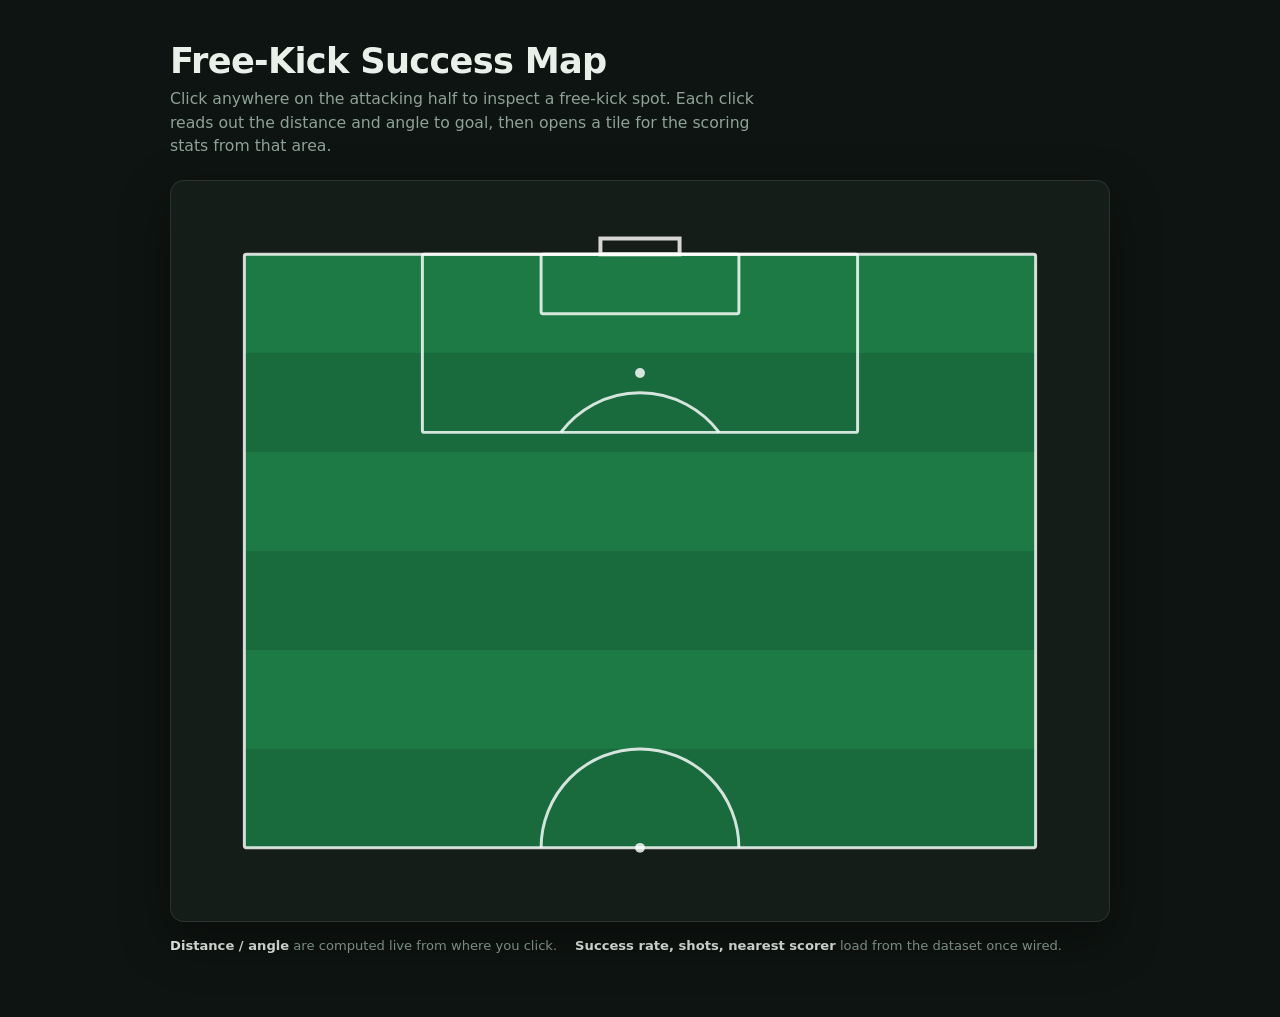
==== freekick_map.html @ 01067339 "Add freekick_map.html: single self-contained file, runs by double-click Teammates can download one f" ====
<!DOCTYPE html>
<html lang="en">
<head>
<meta charset="UTF-8" />
<meta name="viewport" content="width=device-width, initial-scale=1.0" />
<title>Free-Kick Success Map</title>
<!--
  SINGLE-FILE VERSION. Double-click this file to open it in any browser.
  No server, no install. Everything (styles, code, data) is inside this one file.
  To refresh the data later, run: python src/build_field_data.py
-->
<style>
:root{
  --bg:#0e1411;--bg-panel:#141d18;--line:rgba(255,255,255,.10);--text:#e9efe9;
  --text-muted:#8ea297;--accent:#f5a524;--accent-soft:rgba(245,165,36,.16);
  --grass-a:#1d7a45;--grass-b:#196b3d;--pitch-line:rgba(255,255,255,.82);
  --radius-card:14px;--radius-chip:10px;
  --mono:ui-monospace,"SF Mono","Cascadia Mono","Roboto Mono",Menlo,Consolas,monospace;
  --sans:ui-sans-serif,system-ui,-apple-system,"Segoe UI",Roboto,Helvetica,Arial,sans-serif;
}
*{box-sizing:border-box}
html,body{margin:0;background:var(--bg);color:var(--text);font-family:var(--sans);-webkit-font-smoothing:antialiased}
.page{max-width:980px;margin:0 auto;padding:40px 20px 64px}
.masthead{margin-bottom:22px}
.masthead__title{font-size:clamp(1.6rem,3vw,2.2rem);font-weight:700;letter-spacing:-.02em;margin:0 0 6px}
.masthead__sub{margin:0;color:var(--text-muted);font-size:.98rem;max-width:60ch;line-height:1.5}
.stage{position:relative;background:var(--bg-panel);border:1px solid var(--line);border-radius:var(--radius-card);padding:14px;box-shadow:0 18px 50px rgba(0,0,0,.35)}
#pitch{display:block;width:100%;height:auto;cursor:crosshair;border-radius:8px;touch-action:manipulation}
.grass{fill:var(--grass-b)}.stripe-a{fill:var(--grass-a)}.stripe-b{fill:var(--grass-b)}
.pline{fill:none;stroke:var(--pitch-line);stroke-width:.3}.pdot{fill:var(--pitch-line)}
.goal{fill:none;stroke:var(--pitch-line);stroke-width:.4}
.marker-dot{fill:var(--accent);stroke:#0e1411;stroke-width:.25}
.marker-ring{fill:none;stroke:var(--accent);stroke-width:.35;transform-box:fill-box;transform-origin:center}
@media (prefers-reduced-motion:no-preference){
  .marker-ring{animation:pulse 1.8s ease-out infinite}
  .marker-dot{animation:pop .28s cubic-bezier(.16,1,.3,1)}
}
@keyframes pulse{0%{opacity:.55;transform:scale(.6)}70%{opacity:0;transform:scale(2.4)}100%{opacity:0;transform:scale(2.4)}}
@keyframes pop{from{transform:scale(.2)}to{transform:scale(1)}}
.tile{position:absolute;z-index:20;width:250px;background:rgba(20,29,24,.96);border:1px solid var(--line);border-radius:var(--radius-card);padding:14px 14px 12px;box-shadow:0 12px 34px rgba(0,0,0,.5);backdrop-filter:blur(6px)}
.tile[hidden]{display:none}
@media (prefers-reduced-motion:no-preference){.tile{animation:tile-in .18s cubic-bezier(.16,1,.3,1)}}
@keyframes tile-in{from{opacity:0;transform:translateY(6px)}to{opacity:1;transform:translateY(0)}}
.tile__close{position:absolute;top:8px;right:8px;width:26px;height:26px;border:none;border-radius:50%;background:rgba(255,255,255,.06);color:var(--text-muted);font-size:16px;line-height:1;cursor:pointer;transition:background .15s,color .15s}
.tile__close:hover{background:rgba(255,255,255,.12);color:var(--text)}
.tile__close:active{transform:scale(.94)}
.tile__kicker{font-size:.72rem;text-transform:uppercase;letter-spacing:.12em;color:var(--accent);font-weight:600}
.tile__coord{display:block;font-family:var(--mono);font-size:.74rem;color:var(--text-muted);margin-top:2px}
.tile__geo,.tile__data{display:grid;grid-template-columns:1fr 1fr;gap:8px;margin-top:12px}
.tile__divider{margin-top:14px;font-size:.7rem;text-transform:uppercase;letter-spacing:.1em;color:var(--text-muted);padding-top:10px;border-top:1px solid var(--line)}
.stat{background:rgba(255,255,255,.03);border-radius:var(--radius-chip);padding:8px 10px}
.stat--big{grid-column:span 2;background:var(--accent-soft)}
.stat--wide{grid-column:span 2}
.stat__label{display:block;font-size:.68rem;color:var(--text-muted);margin-bottom:3px}
.stat__value{font-family:var(--mono);font-size:1.02rem;font-weight:600;color:var(--text)}
.stat--big .stat__value{font-size:1.5rem;color:var(--accent)}
.stat--wide .stat__value{font-size:.9rem}
.stat__value.is-empty{color:var(--text-muted);font-weight:500}
.tile__note{margin:12px 0 0;font-size:.7rem;line-height:1.4;color:var(--text-muted)}
.legend{margin-top:16px;display:flex;gap:18px;flex-wrap:wrap;color:var(--text-muted);font-size:.82rem}
.legend b{color:var(--text);font-weight:600}
@media (max-width:560px){.tile{width:210px}}
</style>
</head>
<body>
<main class="page">
  <header class="masthead">
    <h1 class="masthead__title">Free-Kick Success Map</h1>
    <p class="masthead__sub">Click anywhere on the attacking half to inspect a free-kick spot. Each click reads out the distance and angle to goal, then opens a tile for the scoring stats from that area.</p>
  </header>
  <section class="stage">
    <svg id="pitch" viewBox="0 0 92 72" preserveAspectRatio="xMidYMid meet" role="img" aria-label="Attacking half of a soccer pitch. Click to inspect a spot."></svg>
    <div class="tile" id="tile" hidden role="dialog" aria-label="Free-kick spot statistics">
      <button class="tile__close" type="button" aria-label="Close">&times;</button>
      <span class="tile__kicker">Free-kick spot</span>
      <span class="tile__coord" id="tileCoord">pitch x, y</span>
      <div class="tile__geo">
        <div class="stat"><span class="stat__label">Distance</span><span class="stat__value" id="statDist">--</span></div>
        <div class="stat"><span class="stat__label">Angle</span><span class="stat__value" id="statAngle">--</span></div>
      </div>
      <div class="tile__divider">From this area</div>
      <div class="tile__data">
        <div class="stat stat--big"><span class="stat__label">Success rate</span><span class="stat__value is-empty" id="statRate">--</span></div>
        <div class="stat"><span class="stat__label">Shots</span><span class="stat__value is-empty" id="statShots">--</span></div>
        <div class="stat"><span class="stat__label">Goals</span><span class="stat__value is-empty" id="statGoals">--</span></div>
        <div class="stat stat--wide"><span class="stat__label">Nearest scorer</span><span class="stat__value is-empty" id="statScorer">--</span></div>
      </div>
      <p class="tile__note" id="tileNote">Data slots ready. Run src/build_field_data.py to fill them from freekicks_all.csv.</p>
    </div>
  </section>
  <div class="legend">
    <span><b>Distance / angle</b> are computed live from where you click.</span>
    <span><b>Success rate, shots, nearest scorer</b> load from the dataset once wired.</span>
  </div>
</main>
<script>
// Data baked into this file. Regenerate with: python src/build_field_data.py
const FIELD_DATA = {"bin_size": 5, "x_min": 60, "x_max": 120, "y_min": 0, "y_max": 80, "cells": {"0_1": {"shots": 1, "goals": 0, "rate": 0.0, "nearest_scorer": null}, "0_3": {"shots": 1, "goals": 0, "rate": 0.0, "nearest_scorer": null}, "0_4": {"shots": 1, "goals": 0, "rate": 0.0, "nearest_scorer": null}, "0_5": {"shots": 2, "goals": 0, "rate": 0.0, "nearest_scorer": null}, "0_7": {"shots": 3, "goals": 0, "rate": 0.0, "nearest_scorer": null}, "0_9": {"shots": 3, "goals": 0, "rate": 0.0, "nearest_scorer": null}, "0_10": {"shots": 1, "goals": 0, "rate": 0.0, "nearest_scorer": null}, "0_12": {"shots": 1, "goals": 0, "rate": 0.0, "nearest_scorer": null}, "0_15": {"shots": 1, "goals": 0, "rate": 0.0, "nearest_scorer": null}, "1_3": {"shots": 1, "goals": 0, "rate": 0.0, "nearest_scorer": null}, "1_4": {"shots": 1, "goals": 0, "rate": 0.0, "nearest_scorer": null}, "1_5": {"shots": 1, "goals": 0, "rate": 0.0, "nearest_scorer": null}, "1_7": {"shots": 1, "goals": 0, "rate": 0.0, "nearest_scorer": null}, "1_8": {"shots": 1, "goals": 0, "rate": 0.0, "nearest_scorer": null}, "1_10": {"shots": 1, "goals": 0, "rate": 0.0, "nearest_scorer": null}, "1_14": {"shots": 1, "goals": 0, "rate": 0.0, "nearest_scorer": null}, "1_15": {"shots": 1, "goals": 1, "rate": 1.0, "nearest_scorer": null}, "2_1": {"shots": 1, "goals": 0, "rate": 0.0, "nearest_scorer": null}, "2_3": {"shots": 1, "goals": 0, "rate": 0.0, "nearest_scorer": null}, "2_5": {"shots": 1, "goals": 0, "rate": 0.0, "nearest_scorer": null}, "2_6": {"shots": 2, "goals": 0, "rate": 0.0, "nearest_scorer": null}, "2_7": {"shots": 2, "goals": 0, "rate": 0.0, "nearest_scorer": null}, "2_8": {"shots": 1, "goals": 0, "rate": 0.0, "nearest_scorer": null}, "2_9": {"shots": 2, "goals": 0, "rate": 0.0, "nearest_scorer": null}, "2_10": {"shots": 2, "goals": 0, "rate": 0.0, "nearest_scorer": null}, "3_2": {"shots": 1, "goals": 0, "rate": 0.0, "nearest_scorer": null}, "3_3": {"shots": 2, "goals": 0, "rate": 0.0, "nearest_scorer": null}, "3_4": {"shots": 5, "goals": 0, "rate": 0.0, "nearest_scorer": null}, "3_5": {"shots": 5, "goals": 0, "rate": 0.0, "nearest_scorer": null}, "3_6": {"shots": 7, "goals": 1, "rate": 0.1429, "nearest_scorer": null}, "3_7": {"shots": 12, "goals": 0, "rate": 0.0, "nearest_scorer": null}, "3_8": {"shots": 16, "goals": 0, "rate": 0.0, "nearest_scorer": null}, "3_9": {"shots": 10, "goals": 1, "rate": 0.1, "nearest_scorer": null}, "3_10": {"shots": 4, "goals": 1, "rate": 0.25, "nearest_scorer": null}, "3_11": {"shots": 3, "goals": 0, "rate": 0.0, "nearest_scorer": null}, "3_12": {"shots": 2, "goals": 0, "rate": 0.0, "nearest_scorer": null}, "3_15": {"shots": 2, "goals": 0, "rate": 0.0, "nearest_scorer": null}, "4_1": {"shots": 1, "goals": 0, "rate": 0.0, "nearest_scorer": null}, "4_2": {"shots": 3, "goals": 1, "rate": 0.3333, "nearest_scorer": null}, "4_3": {"shots": 3, "goals": 0, "rate": 0.0, "nearest_scorer": null}, "4_4": {"shots": 20, "goals": 2, "rate": 0.1, "nearest_scorer": null}, "4_5": {"shots": 40, "goals": 0, "rate": 0.0, "nearest_scorer": null}, "4_6": {"shots": 59, "goals": 3, "rate": 0.0508, "nearest_scorer": null}, "4_7": {"shots": 99, "goals": 0, "rate": 0.0, "nearest_scorer": null}, "4_8": {"shots": 96, "goals": 1, "rate": 0.0104, "nearest_scorer": null}, "4_9": {"shots": 60, "goals": 3, "rate": 0.05, "nearest_scorer": null}, "4_10": {"shots": 22, "goals": 0, "rate": 0.0, "nearest_scorer": null}, "4_11": {"shots": 14, "goals": 0, "rate": 0.0, "nearest_scorer": null}, "4_12": {"shots": 2, "goals": 0, "rate": 0.0, "nearest_scorer": null}, "4_13": {"shots": 1, "goals": 0, "rate": 0.0, "nearest_scorer": null}, "5_0": {"shots": 2, "goals": 1, "rate": 0.5, "nearest_scorer": null}, "5_2": {"shots": 2, "goals": 1, "rate": 0.5, "nearest_scorer": null}, "5_3": {"shots": 14, "goals": 1, "rate": 0.0714, "nearest_scorer": null}, "5_4": {"shots": 57, "goals": 3, "rate": 0.0526, "nearest_scorer": null}, "5_5": {"shots": 152, "goals": 2, "rate": 0.0132, "nearest_scorer": null}, "5_6": {"shots": 211, "goals": 5, "rate": 0.0237, "nearest_scorer": null}, "5_7": {"shots": 276, "goals": 3, "rate": 0.0109, "nearest_scorer": null}, "5_8": {"shots": 302, "goals": 5, "rate": 0.0166, "nearest_scorer": {"player": "Luis Gerardo Ch\u00e1vez Magall\u00f3n", "x": 86.7, "y": 41.3, "competition": "FIFA World Cup 2022"}}, "5_9": {"shots": 235, "goals": 3, "rate": 0.0128, "nearest_scorer": null}, "5_10": {"shots": 127, "goals": 3, "rate": 0.0236, "nearest_scorer": null}, "5_11": {"shots": 41, "goals": 2, "rate": 0.0488, "nearest_scorer": null}, "5_12": {"shots": 13, "goals": 0, "rate": 0.0, "nearest_scorer": null}, "5_13": {"shots": 4, "goals": 0, "rate": 0.0, "nearest_scorer": null}, "5_15": {"shots": 1, "goals": 1, "rate": 1.0, "nearest_scorer": null}, "6_1": {"shots": 2, "goals": 0, "rate": 0.0, "nearest_scorer": null}, "6_2": {"shots": 4, "goals": 1, "rate": 0.25, "nearest_scorer": null}, "6_3": {"shots": 31, "goals": 1, "rate": 0.0323, "nearest_scorer": null}, "6_4": {"shots": 179, "goals": 5, "rate": 0.0279, "nearest_scorer": null}, "6_5": {"shots": 322, "goals": 11, "rate": 0.0342, "nearest_scorer": {"player": "Josimar Alc\u00f3cer", "x": 93.6, "y": 29.1, "competition": "Copa America 2024"}}, "6_6": {"shots": 396, "goals": 21, "rate": 0.053, "nearest_scorer": {"player": "Mikkel Damsgaard", "x": 92.4, "y": 34.5, "competition": "UEFA Euro 2020"}}, "6_7": {"shots": 398, "goals": 21, "rate": 0.0528, "nearest_scorer": {"player": "Seung-Ho Paik", "x": 93.7, "y": 39.8, "competition": "FIFA World Cup 2022"}}, "6_8": {"shots": 454, "goals": 12, "rate": 0.0264, "nearest_scorer": null}, "6_9": {"shots": 381, "goals": 19, "rate": 0.0499, "nearest_scorer": {"player": "Omar Federico Alderete Fern\u00e1ndez", "x": 92.9, "y": 47.3, "competition": "Copa America 2024"}}, "6_10": {"shots": 279, "goals": 13, "rate": 0.0466, "nearest_scorer": {"player": "Raphael Dias Belloli", "x": 92.0, "y": 51.3, "competition": "Copa America 2024"}}, "6_11": {"shots": 147, "goals": 5, "rate": 0.034, "nearest_scorer": {"player": "Aleksandar Kolarov", "x": 94.0, "y": 59.0, "competition": "FIFA World Cup 2018"}}, "6_12": {"shots": 30, "goals": 1, "rate": 0.0333, "nearest_scorer": null}, "6_13": {"shots": 1, "goals": 0, "rate": 0.0, "nearest_scorer": null}, "6_14": {"shots": 1, "goals": 0, "rate": 0.0, "nearest_scorer": null}, "6_15": {"shots": 2, "goals": 1, "rate": 0.5, "nearest_scorer": null}, "7_0": {"shots": 2, "goals": 2, "rate": 1.0, "nearest_scorer": null}, "7_1": {"shots": 2, "goals": 0, "rate": 0.0, "nearest_scorer": null}, "7_2": {"shots": 13, "goals": 1, "rate": 0.0769, "nearest_scorer": null}, "7_3": {"shots": 82, "goals": 4, "rate": 0.0488, "nearest_scorer": null}, "7_4": {"shots": 293, "goals": 11, "rate": 0.0375, "nearest_scorer": {"player": "Thorgan Hazard", "x": 96.8, "y": 24.7, "competition": "UEFA Euro 2020"}}, "7_5": {"shots": 386, "goals": 21, "rate": 0.0544, "nearest_scorer": {"player": "Marcus Rashford", "x": 96.1, "y": 29.3, "competition": "FIFA World Cup 2022"}}, "7_6": {"shots": 459, "goals": 31, "rate": 0.0675, "nearest_scorer": {"player": "Kasper Dolberg", "x": 99.4, "y": 30.5, "competition": "UEFA Euro 2020"}}, "7_7": {"shots": 400, "goals": 28, "rate": 0.07, "nearest_scorer": {"player": "Luis Fernando D\u00edaz Marulanda", "x": 97.2, "y": 39.6, "competition": "Copa America 2024"}}, "7_8": {"shots": 387, "goals": 32, "rate": 0.0827, "nearest_scorer": {"player": "Kieran Trippier", "x": 96.0, "y": 43.0, "competition": "FIFA World Cup 2018"}}, "7_9": {"shots": 418, "goals": 24, "rate": 0.0574, "nearest_scorer": null}, "7_10": {"shots": 364, "goals": 13, "rate": 0.0357, "nearest_scorer": {"player": "Aleksandr Golovin", "x": 99.0, "y": 52.0, "competition": "FIFA World Cup 2018"}}, "7_11": {"shots": 264, "goals": 8, "rate": 0.0303, "nearest_scorer": null}, "7_12": {"shots": 75, "goals": 0, "rate": 0.0, "nearest_scorer": null}, "7_13": {"shots": 8, "goals": 1, "rate": 0.125, "nearest_scorer": null}, "7_14": {"shots": 4, "goals": 0, "rate": 0.0, "nearest_scorer": null}, "8_0": {"shots": 3, "goals": 0, "rate": 0.0, "nearest_scorer": null}, "8_1": {"shots": 4, "goals": 0, "rate": 0.0, "nearest_scorer": null}, "8_2": {"shots": 12, "goals": 0, "rate": 0.0, "nearest_scorer": null}, "8_3": {"shots": 86, "goals": 5, "rate": 0.0581, "nearest_scorer": null}, "8_4": {"shots": 199, "goals": 6, "rate": 0.0302, "nearest_scorer": {"player": "Denis Cheryshev", "x": 104.0, "y": 23.0, "competition": "FIFA World Cup 2018"}}, "8_5": {"shots": 334, "goals": 18, "rate": 0.0539, "nearest_scorer": {"player": "Mattia Zaccagni", "x": 103.4, "y": 28.0, "competition": "UEFA Euro 2024"}}, "8_6": {"shots": 339, "goals": 24, "rate": 0.0708, "nearest_scorer": null}, "8_7": {"shots": 395, "goals": 43, "rate": 0.1089, "nearest_scorer": {"player": "Luis Alberto Su\u00e1rez D\u00edaz", "x": 101.0, "y": 36.0, "competition": "FIFA World Cup 2018"}}, "8_8": {"shots": 394, "goals": 48, "rate": 0.1218, "nearest_scorer": {"player": "C\u00e9sar Augusto Yanis Velasco", "x": 103.2, "y": 42.4, "competition": "Copa America 2024"}}, "8_9": {"shots": 333, "goals": 34, "rate": 0.1021, "nearest_scorer": {"player": "Pablo Mart\u00edn P\u00e1ez Gavira", "x": 103.0, "y": 45.8, "competition": "FIFA World Cup 2022"}}, "8_10": {"shots": 294, "goals": 8, "rate": 0.0272, "nearest_scorer": null}, "8_11": {"shots": 198, "goals": 6, "rate": 0.0303, "nearest_scorer": null}, "8_12": {"shots": 62, "goals": 3, "rate": 0.0484, "nearest_scorer": {"player": "Juan Fernando Quintero Paniagua", "x": 100.0, "y": 60.0, "competition": "FIFA World Cup 2018"}}, "8_13": {"shots": 10, "goals": 1, "rate": 0.1, "nearest_scorer": null}, "8_14": {"shots": 2, "goals": 0, "rate": 0.0, "nearest_scorer": null}, "9_0": {"shots": 3, "goals": 0, "rate": 0.0, "nearest_scorer": null}, "9_1": {"shots": 5, "goals": 0, "rate": 0.0, "nearest_scorer": null}, "9_2": {"shots": 19, "goals": 2, "rate": 0.1053, "nearest_scorer": null}, "9_3": {"shots": 51, "goals": 3, "rate": 0.0588, "nearest_scorer": null}, "9_4": {"shots": 144, "goals": 4, "rate": 0.0278, "nearest_scorer": {"player": "Ivan Peri\u0161i\u0107", "x": 109.0, "y": 23.3, "competition": "UEFA Euro 2020"}}, "9_5": {"shots": 315, "goals": 25, "rate": 0.0794, "nearest_scorer": {"player": "Saleh Khalid Al Shehri", "x": 108.0, "y": 29.6, "competition": "FIFA World Cup 2022"}}, "9_6": {"shots": 485, "goals": 49, "rate": 0.101, "nearest_scorer": {"player": "Juli\u00e1n \u00c1lvarez", "x": 106.0, "y": 33.5, "competition": "FIFA World Cup 2022"}}, "9_7": {"shots": 717, "goals": 80, "rate": 0.1116, "nearest_scorer": {"player": "Romelu Lukaku Menama", "x": 107.6, "y": 37.7, "competition": "UEFA Euro 2020"}}, "9_8": {"shots": 660, "goals": 85, "rate": 0.1288, "nearest_scorer": {"player": "Mat\u00edas Nicol\u00e1s Vi\u00f1a Susperreguy", "x": 107.7, "y": 41.6, "competition": "Copa America 2024"}}, "9_9": {"shots": 439, "goals": 51, "rate": 0.1162, "nearest_scorer": {"player": "Martin Braithwaite Christensen", "x": 107.0, "y": 47.0, "competition": "UEFA Euro 2020"}}, "9_10": {"shots": 288, "goals": 24, "rate": 0.0833, "nearest_scorer": {"player": "Michael Amir Murillo Bermudez", "x": 106.6, "y": 52.2, "competition": "Copa America 2024"}}, "9_11": {"shots": 140, "goals": 3, "rate": 0.0214, "nearest_scorer": null}, "9_12": {"shots": 47, "goals": 4, "rate": 0.0851, "nearest_scorer": null}, "9_13": {"shots": 13, "goals": 0, "rate": 0.0, "nearest_scorer": null}, "9_14": {"shots": 3, "goals": 0, "rate": 0.0, "nearest_scorer": null}, "9_15": {"shots": 2, "goals": 0, "rate": 0.0, "nearest_scorer": null}, "10_0": {"shots": 2, "goals": 0, "rate": 0.0, "nearest_scorer": null}, "10_1": {"shots": 6, "goals": 1, "rate": 0.1667, "nearest_scorer": null}, "10_2": {"shots": 12, "goals": 0, "rate": 0.0, "nearest_scorer": null}, "10_3": {"shots": 35, "goals": 0, "rate": 0.0, "nearest_scorer": null}, "10_4": {"shots": 76, "goals": 2, "rate": 0.0263, "nearest_scorer": {"player": "Toni Kroos", "x": 111.0, "y": 20.0, "competition": "FIFA World Cup 2018"}}, "10_5": {"shots": 254, "goals": 21, "rate": 0.0827, "nearest_scorer": {"player": "Vin\u00edcius Jos\u00e9 Paix\u00e3o de Oliveira J\u00fanior", "x": 110.0, "y": 29.9, "competition": "FIFA World Cup 2022"}}, "10_6": {"shots": 454, "goals": 63, "rate": 0.1388, "nearest_scorer": {"player": "Rapha\u00ebl Adelino Jos\u00e9 Guerreiro", "x": 110.9, "y": 32.4, "competition": "FIFA World Cup 2022"}}, "10_7": {"shots": 850, "goals": 213, "rate": 0.2506, "nearest_scorer": {"player": "Jos\u00e9 Mar\u00eda Gim\u00e9nez de Vargas", "x": 113.0, "y": 37.0, "competition": "FIFA World Cup 2018"}}, "10_8": {"shots": 847, "goals": 173, "rate": 0.2043, "nearest_scorer": {"player": "Olivier Giroud", "x": 113.5, "y": 42.6, "competition": "FIFA World Cup 2022"}}, "10_9": {"shots": 449, "goals": 64, "rate": 0.1425, "nearest_scorer": {"player": "Jan Bednarek", "x": 114.0, "y": 46.0, "competition": "FIFA World Cup 2018"}}, "10_10": {"shots": 273, "goals": 36, "rate": 0.1319, "nearest_scorer": {"player": "Ferr\u00e1n Torres Garc\u00eda", "x": 112.1, "y": 51.2, "competition": "UEFA Euro 2020"}}, "10_11": {"shots": 74, "goals": 2, "rate": 0.027, "nearest_scorer": null}, "10_12": {"shots": 19, "goals": 1, "rate": 0.0526, "nearest_scorer": null}, "10_13": {"shots": 10, "goals": 2, "rate": 0.2, "nearest_scorer": null}, "10_15": {"shots": 2, "goals": 0, "rate": 0.0, "nearest_scorer": null}, "11_0": {"shots": 1, "goals": 1, "rate": 1.0, "nearest_scorer": null}, "11_1": {"shots": 5, "goals": 0, "rate": 0.0, "nearest_scorer": null}, "11_2": {"shots": 4, "goals": 0, "rate": 0.0, "nearest_scorer": null}, "11_3": {"shots": 7, "goals": 1, "rate": 0.1429, "nearest_scorer": null}, "11_4": {"shots": 12, "goals": 0, "rate": 0.0, "nearest_scorer": null}, "11_5": {"shots": 77, "goals": 2, "rate": 0.026, "nearest_scorer": null}, "11_6": {"shots": 167, "goals": 22, "rate": 0.1317, "nearest_scorer": null}, "11_7": {"shots": 197, "goals": 105, "rate": 0.533, "nearest_scorer": {"player": "Diogo Jos\u00e9 Teixeira da Silva", "x": 118.2, "y": 37.5, "competition": "UEFA Euro 2020"}}, "11_8": {"shots": 178, "goals": 81, "rate": 0.4551, "nearest_scorer": {"player": "Facundo Pellistri Rebollo", "x": 118.1, "y": 42.3, "competition": "Copa America 2024"}}, "11_9": {"shots": 152, "goals": 20, "rate": 0.1316, "nearest_scorer": {"player": "Tom\u00e1\u0161 Hole\u0161", "x": 116.0, "y": 45.9, "competition": "UEFA Euro 2020"}}, "11_10": {"shots": 70, "goals": 3, "rate": 0.0429, "nearest_scorer": {"player": "Takuma Asano", "x": 117.7, "y": 50.2, "competition": "FIFA World Cup 2022"}}, "11_11": {"shots": 11, "goals": 0, "rate": 0.0, "nearest_scorer": null}, "11_12": {"shots": 6, "goals": 0, "rate": 0.0, "nearest_scorer": null}, "11_13": {"shots": 1, "goals": 0, "rate": 0.0, "nearest_scorer": null}, "11_14": {"shots": 3, "goals": 1, "rate": 0.3333, "nearest_scorer": null}, "11_15": {"shots": 1, "goals": 0, "rate": 0.0, "nearest_scorer": null}, "12_6": {"shots": 1, "goals": 0, "rate": 0.0, "nearest_scorer": null}, "12_8": {"shots": 2, "goals": 1, "rate": 0.5, "nearest_scorer": null}, "12_10": {"shots": 1, "goals": 0, "rate": 0.0, "nearest_scorer": null}}}; /*FIELD_DATA*/

const M=6, GOAL={x:120,y:40}, POST_A={x:120,y:36}, POST_B={x:120,y:44}, YARD_TO_M=0.9144;
const svg=document.getElementById("pitch"), SVGNS="http://www.w3.org/2000/svg";
function toSvg(px,py){return [M+py, M+(120-px)];}
function toPitch(sx,sy){return [clamp(120-(sy-M),60,120), clamp(sx-M,0,80)];}
function clamp(v,lo,hi){return Math.max(lo,Math.min(hi,v));}
function el(name,attrs){const n=document.createElementNS(SVGNS,name);for(const k in attrs)n.setAttribute(k,attrs[k]);return n;}
function rectPitch(g,xa,ya,xb,yb,cls){const [sx1,sy1]=toSvg(xb,ya);const w=Math.abs(yb-ya),h=Math.abs(xb-xa);g.appendChild(el("rect",{x:sx1,y:sy1,width:w,height:h,class:cls,rx:.2}));}
function drawPitch(){
  const g=el("g",{});
  const [gx,gy]=toSvg(120,0);
  g.appendChild(el("rect",{x:gx,y:gy,width:80,height:60,class:"grass",rx:1}));
  for(let i=0;i<6;i++){const [sx,sy]=toSvg(120-i*10,0);g.appendChild(el("rect",{x:sx,y:sy,width:80,height:10,class:i%2===0?"stripe-a":"stripe-b"}));}
  rectPitch(g,60,0,120,80,"pline");
  {const [ax,ay]=toSvg(60,30),[bx,by]=toSvg(60,50);g.appendChild(el("path",{d:`M ${ax} ${ay} A 10 10 0 0 1 ${bx} ${by}`,class:"pline"}));const [cx,cy]=toSvg(60,40);g.appendChild(el("circle",{cx,cy,r:.5,class:"pdot"}));}
  rectPitch(g,102,18,120,62,"pline");
  rectPitch(g,114,30,120,50,"pline");
  {const [sx,sy]=toSvg(108,40);g.appendChild(el("circle",{cx:sx,cy:sy,r:.5,class:"pdot"}));}
  {const [ax,ay]=toSvg(102,32),[bx,by]=toSvg(102,48);g.appendChild(el("path",{d:`M ${ax} ${ay} A 10 10 0 0 1 ${bx} ${by}`,class:"pline"}));}
  {const [sx,sy]=toSvg(120,36);g.appendChild(el("rect",{x:sx,y:sy-1.6,width:8,height:1.6,class:"goal"}));}
  svg.appendChild(g);
}
function distanceM(px,py){return Math.hypot(GOAL.x-px,GOAL.y-py)*YARD_TO_M;}
function angleDeg(px,py){const ax=POST_A.x-px,ay=POST_A.y-py,bx=POST_B.x-px,by=POST_B.y-py;const dot=ax*bx+ay*by,cross=ax*by-ay*bx;return Math.abs(Math.atan2(Math.abs(cross),dot)*180/Math.PI);}
function lookupCell(px,py){if(!FIELD_DATA||!FIELD_DATA.cells)return null;const b=FIELD_DATA.bin_size;const ix=Math.floor((px-FIELD_DATA.x_min)/b),iy=Math.floor((py-FIELD_DATA.y_min)/b);return FIELD_DATA.cells[`${ix}_${iy}`]||null;}
const markerLayer=el("g",{id:"marker-layer"}), tile=document.getElementById("tile");
function placeMarker(px,py){markerLayer.replaceChildren();const [sx,sy]=toSvg(px,py);markerLayer.appendChild(el("circle",{cx:sx,cy:sy,r:1.6,class:"marker-ring"}));markerLayer.appendChild(el("circle",{cx:sx,cy:sy,r:.9,class:"marker-dot"}));if(!markerLayer.isConnected)svg.appendChild(markerLayer);}
function setValue(id,text,empty){const node=document.getElementById(id);node.textContent=text;node.classList.toggle("is-empty",!!empty);}
function showTile(px,py,clientX,clientY){
  setValue("statDist",distanceM(px,py).toFixed(1)+" m");
  setValue("statAngle",angleDeg(px,py).toFixed(0)+" deg");
  document.getElementById("tileCoord").textContent=`pitch x ${px.toFixed(0)}, y ${py.toFixed(0)}`;
  const cell=lookupCell(px,py);
  if(cell){
    setValue("statRate",(cell.rate*100).toFixed(1)+"%");
    setValue("statShots",String(cell.shots));
    setValue("statGoals",String(cell.goals));
    const s=cell.nearest_scorer;
    setValue("statScorer",s?`${s.player}`:"none in range",!s);
    document.getElementById("tileNote").textContent=cell.nearest_scorer?`Nearest goal from x ${cell.nearest_scorer.x}, y ${cell.nearest_scorer.y}.`:"No scored free kick recorded in this area.";
  }else{
    ["statRate","statShots","statGoals","statScorer"].forEach(id=>setValue(id,"--",true));
    document.getElementById("tileNote").textContent="Data slots ready. Run src/build_field_data.py to fill them from freekicks_all.csv.";
  }
  const stage=document.querySelector(".stage"), sb=stage.getBoundingClientRect();
  tile.hidden=false;
  const tw=tile.offsetWidth, th=tile.offsetHeight;
  let left=clamp(clientX-sb.left+14,8,sb.width-tw-8), top=clamp(clientY-sb.top+14,8,sb.height-th-8);
  tile.style.left=left+"px"; tile.style.top=top+"px";
}
function handleClick(e){const pt=svg.createSVGPoint();pt.x=e.clientX;pt.y=e.clientY;const p=pt.matrixTransform(svg.getScreenCTM().inverse());const [px,py]=toPitch(p.x,p.y);placeMarker(px,py);showTile(px,py,e.clientX,e.clientY);}
svg.addEventListener("click",handleClick);
document.querySelector(".tile__close").addEventListener("click",()=>{tile.hidden=true;markerLayer.replaceChildren();});
drawPitch();
</script>
</body>
</html>
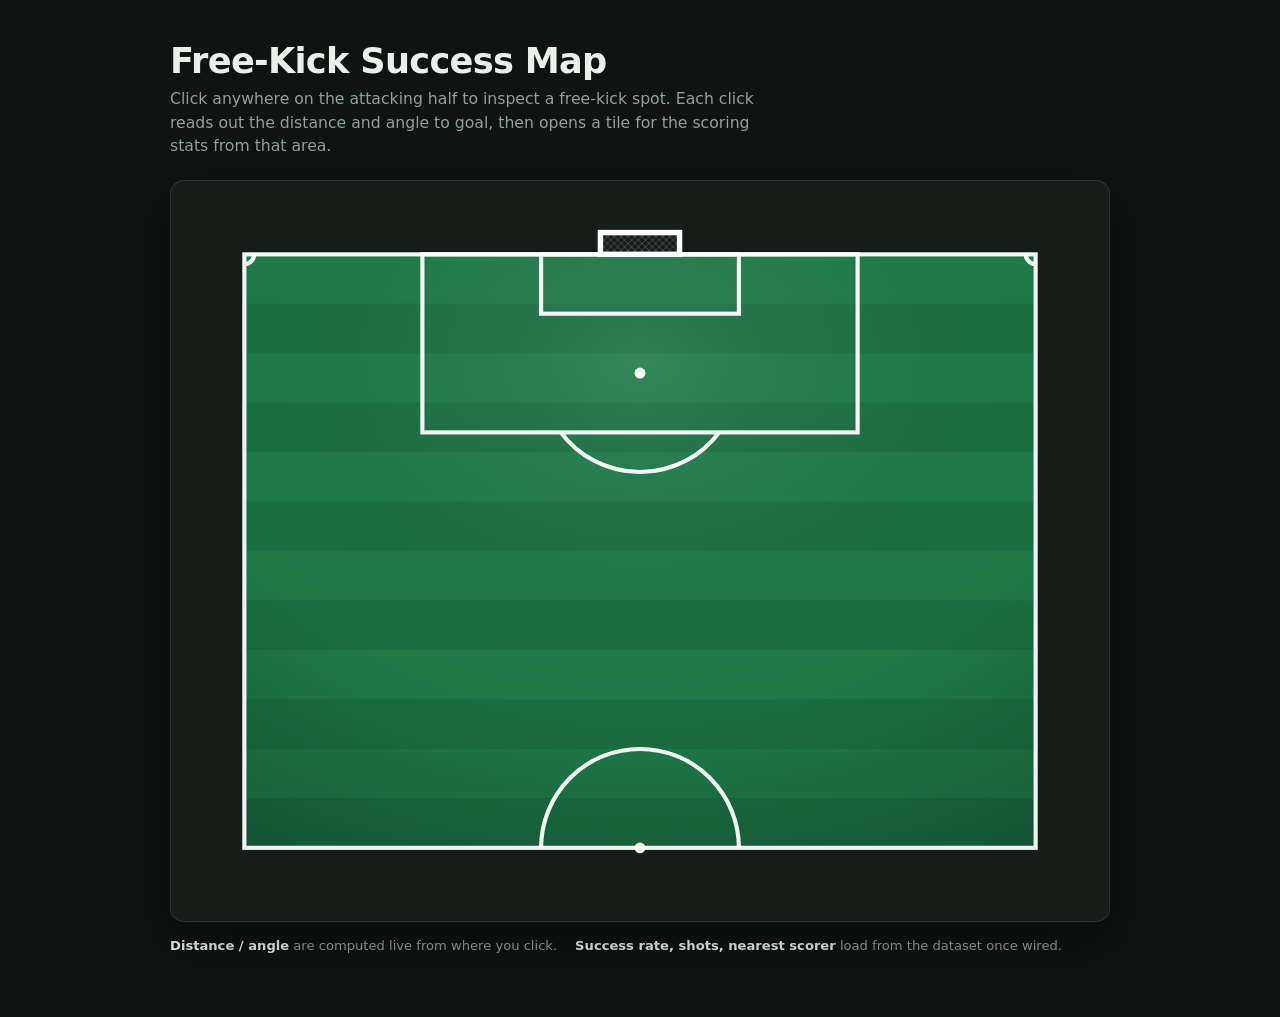
==== commit fa9c62c3: "Make the pitch visually accurate - Fix the penalty arc: the D was drawn with the wrong SVG sweep fla" ====
--- a/freekick_map.html
+++ b/freekick_map.html
@@ -13,7 +13,7 @@
 :root{
   --bg:#0e1411;--bg-panel:#141d18;--line:rgba(255,255,255,.10);--text:#e9efe9;
   --text-muted:#8ea297;--accent:#f5a524;--accent-soft:rgba(245,165,36,.16);
-  --grass-a:#1d7a45;--grass-b:#196b3d;--pitch-line:rgba(255,255,255,.82);
+  --grass-a:#1f7a48;--grass-b:#1b7042;--pitch-line:rgba(255,255,255,.94);
   --radius-card:14px;--radius-chip:10px;
   --mono:ui-monospace,"SF Mono","Cascadia Mono","Roboto Mono",Menlo,Consolas,monospace;
   --sans:ui-sans-serif,system-ui,-apple-system,"Segoe UI",Roboto,Helvetica,Arial,sans-serif;
@@ -27,8 +27,8 @@
 .stage{position:relative;background:var(--bg-panel);border:1px solid var(--line);border-radius:var(--radius-card);padding:14px;box-shadow:0 18px 50px rgba(0,0,0,.35)}
 #pitch{display:block;width:100%;height:auto;cursor:crosshair;border-radius:8px;touch-action:manipulation}
 .grass{fill:var(--grass-b)}.stripe-a{fill:var(--grass-a)}.stripe-b{fill:var(--grass-b)}
-.pline{fill:none;stroke:var(--pitch-line);stroke-width:.3}.pdot{fill:var(--pitch-line)}
-.goal{fill:none;stroke:var(--pitch-line);stroke-width:.4}
+.pline{fill:none;stroke:var(--pitch-line);stroke-width:.42;stroke-linejoin:miter}.pdot{fill:var(--pitch-line)}
+.goalframe{fill:none;stroke:#fff;stroke-width:.55}
 .marker-dot{fill:var(--accent);stroke:#0e1411;stroke-width:.25}
 .marker-ring{fill:none;stroke:var(--accent);stroke-width:.35;transform-box:fill-box;transform-origin:center}
 @media (prefers-reduced-motion:no-preference){
@@ -103,19 +103,42 @@
 function toPitch(sx,sy){return [clamp(120-(sy-M),60,120), clamp(sx-M,0,80)];}
 function clamp(v,lo,hi){return Math.max(lo,Math.min(hi,v));}
 function el(name,attrs){const n=document.createElementNS(SVGNS,name);for(const k in attrs)n.setAttribute(k,attrs[k]);return n;}
-function rectPitch(g,xa,ya,xb,yb,cls){const [sx1,sy1]=toSvg(xb,ya);const w=Math.abs(yb-ya),h=Math.abs(xb-xa);g.appendChild(el("rect",{x:sx1,y:sy1,width:w,height:h,class:cls,rx:.2}));}
+function rectPitch(g,xa,ya,xb,yb,cls){const [sx1,sy1]=toSvg(xb,ya);const w=Math.abs(yb-ya),h=Math.abs(xb-xa);g.appendChild(el("rect",{x:sx1,y:sy1,width:w,height:h,class:cls}));}
+// Real dimensions (yards): 18-yard box 44 wide, 6-yard box 20 wide, penalty
+// spot 12 from goal, centre circle r10, goal 8 wide, corner arcs r1.
 function drawPitch(){
+  const defs=el("defs",{});
+  const net=el("pattern",{id:"netmesh",width:.7,height:.7,patternUnits:"userSpaceOnUse"});
+  net.appendChild(el("path",{d:"M0 0 L0.7 0.7 M0.7 0 L0 0.7",stroke:"rgba(255,255,255,0.30)","stroke-width":.07,fill:"none"}));
+  defs.appendChild(net);
+  const shade=el("radialGradient",{id:"turfshade",cx:"50%",cy:"18%",r:"95%"});
+  shade.appendChild(el("stop",{offset:"0%","stop-color":"#ffffff","stop-opacity":.09}));
+  shade.appendChild(el("stop",{offset:"62%","stop-color":"#000000","stop-opacity":0}));
+  shade.appendChild(el("stop",{offset:"100%","stop-color":"#000000","stop-opacity":.24}));
+  defs.appendChild(shade);
+  svg.appendChild(defs);
+
   const g=el("g",{});
   const [gx,gy]=toSvg(120,0);
-  g.appendChild(el("rect",{x:gx,y:gy,width:80,height:60,class:"grass",rx:1}));
-  for(let i=0;i<6;i++){const [sx,sy]=toSvg(120-i*10,0);g.appendChild(el("rect",{x:sx,y:sy,width:80,height:10,class:i%2===0?"stripe-a":"stripe-b"}));}
+  // turf: 5-yard mowing bands, low contrast so the white lines stay dominant
+  g.appendChild(el("rect",{x:gx,y:gy,width:80,height:60,class:"grass"}));
+  for(let i=0;i<12;i++){const [sx,sy]=toSvg(120-i*5,0);g.appendChild(el("rect",{x:sx,y:sy,width:80,height:5,class:i%2===0?"stripe-a":"stripe-b"}));}
+  g.appendChild(el("rect",{x:gx,y:gy,width:80,height:60,fill:"url(#turfshade)"}));
+  // goal: netting behind the line, then the frame
+  {const [sx,sy]=toSvg(120,36);
+   g.appendChild(el("rect",{x:sx,y:sy-2.2,width:8,height:2.2,fill:"url(#netmesh)"}));
+   g.appendChild(el("rect",{x:sx,y:sy-2.2,width:8,height:2.2,class:"goalframe"}));}
+  // boundary + 1-yard corner arcs
   rectPitch(g,60,0,120,80,"pline");
-  {const [ax,ay]=toSvg(60,30),[bx,by]=toSvg(60,50);g.appendChild(el("path",{d:`M ${ax} ${ay} A 10 10 0 0 1 ${bx} ${by}`,class:"pline"}));const [cx,cy]=toSvg(60,40);g.appendChild(el("circle",{cx,cy,r:.5,class:"pdot"}));}
+  g.appendChild(el("path",{d:"M 6 7 A 1 1 0 0 0 7 6",class:"pline"}));
+  g.appendChild(el("path",{d:"M 85 6 A 1 1 0 0 0 86 7",class:"pline"}));
+  // centre circle bulging into this half
+  {const [ax,ay]=toSvg(60,30),[bx,by]=toSvg(60,50);g.appendChild(el("path",{d:`M ${ax} ${ay} A 10 10 0 0 1 ${bx} ${by}`,class:"pline"}));const [cx,cy]=toSvg(60,40);g.appendChild(el("circle",{cx,cy,r:.55,class:"pdot"}));}
   rectPitch(g,102,18,120,62,"pline");
   rectPitch(g,114,30,120,50,"pline");
-  {const [sx,sy]=toSvg(108,40);g.appendChild(el("circle",{cx:sx,cy:sy,r:.5,class:"pdot"}));}
-  {const [ax,ay]=toSvg(102,32),[bx,by]=toSvg(102,48);g.appendChild(el("path",{d:`M ${ax} ${ay} A 10 10 0 0 1 ${bx} ${by}`,class:"pline"}));}
-  {const [sx,sy]=toSvg(120,36);g.appendChild(el("rect",{x:sx,y:sy-1.6,width:8,height:1.6,class:"goal"}));}
+  // penalty arc: sweep-flag must be 0 so the D bulges away from goal
+  {const [ax,ay]=toSvg(102,32),[bx,by]=toSvg(102,48);g.appendChild(el("path",{d:`M ${ax} ${ay} A 10 10 0 0 0 ${bx} ${by}`,class:"pline"}));}
+  {const [sx,sy]=toSvg(108,40);g.appendChild(el("circle",{cx:sx,cy:sy,r:.55,class:"pdot"}));}
   svg.appendChild(g);
 }
 function distanceM(px,py){return Math.hypot(GOAL.x-px,GOAL.y-py)*YARD_TO_M;}
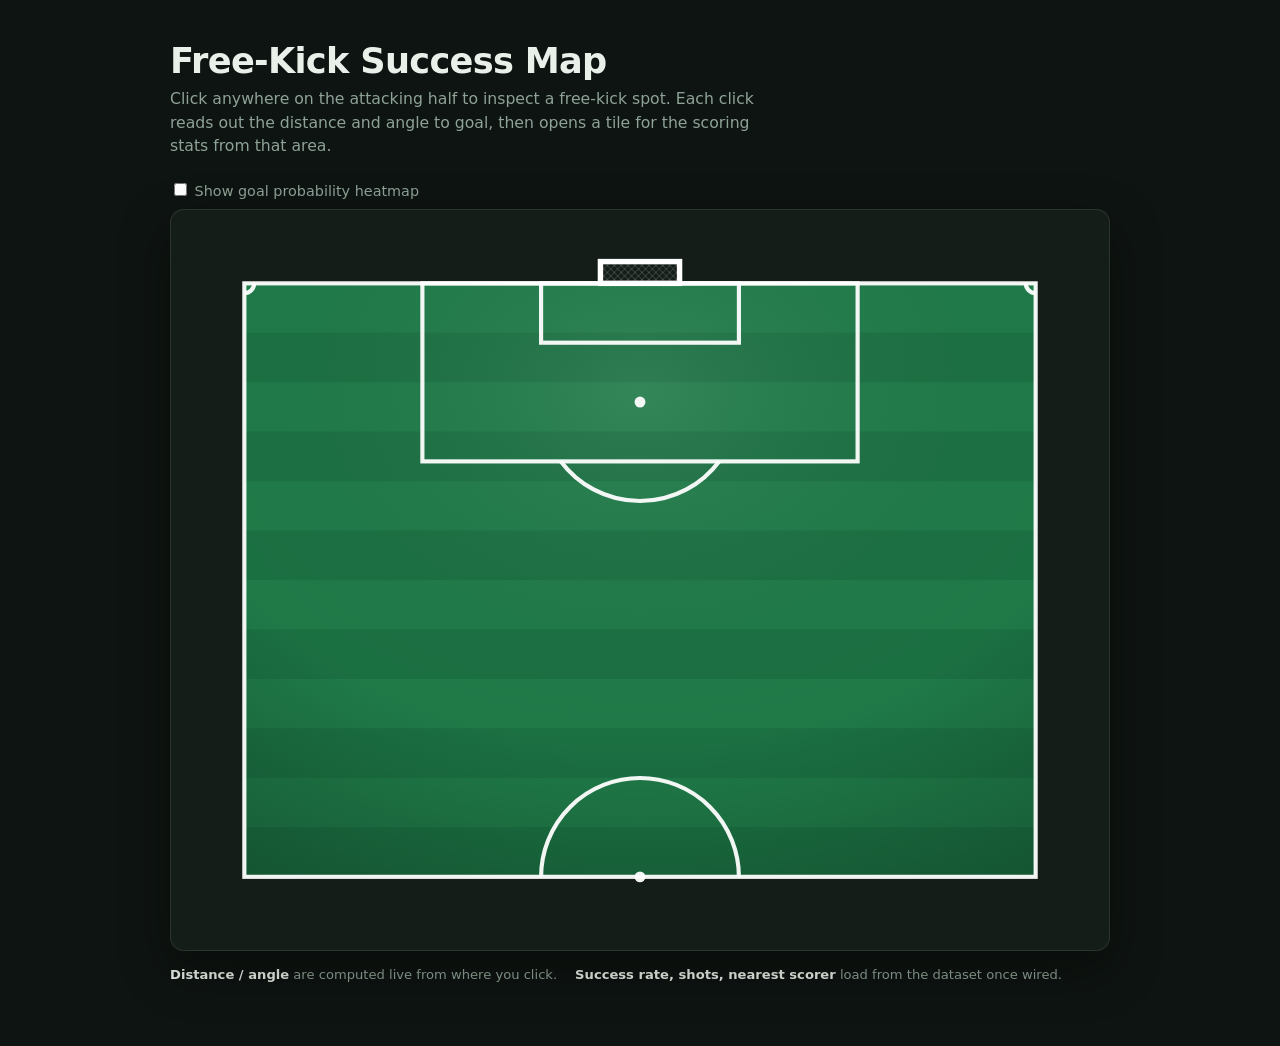
==== commit 3e1c8242: "heatmap + overlay" ====
--- a/freekick_map.html
+++ b/freekick_map.html
@@ -85,7 +85,7 @@
         <div class="stat"><span class="stat__label">Goals</span><span class="stat__value is-empty" id="statGoals">--</span></div>
         <div class="stat stat--wide"><span class="stat__label">Nearest scorer</span><span class="stat__value is-empty" id="statScorer">--</span></div>
       </div>
-      <p class="tile__note" id="tileNote">Data slots ready. Run src/build_field_data.py to fill them from freekicks_all.csv.</p>
+      <p class="tile__note" id="tileNote">Data slots ready. Run src/build_field_data.py to fill them from the free-kick datasets.</p>
     </div>
   </section>
   <div class="legend">
@@ -95,7 +95,7 @@
 </main>
 <script>
 // Data baked into this file. Regenerate with: python src/build_field_data.py
-const FIELD_DATA = {"bin_size": 5, "x_min": 60, "x_max": 120, "y_min": 0, "y_max": 80, "cells": {"0_1": {"shots": 1, "goals": 0, "rate": 0.0, "nearest_scorer": null}, "0_3": {"shots": 1, "goals": 0, "rate": 0.0, "nearest_scorer": null}, "0_4": {"shots": 1, "goals": 0, "rate": 0.0, "nearest_scorer": null}, "0_5": {"shots": 2, "goals": 0, "rate": 0.0, "nearest_scorer": null}, "0_7": {"shots": 3, "goals": 0, "rate": 0.0, "nearest_scorer": null}, "0_9": {"shots": 3, "goals": 0, "rate": 0.0, "nearest_scorer": null}, "0_10": {"shots": 1, "goals": 0, "rate": 0.0, "nearest_scorer": null}, "0_12": {"shots": 1, "goals": 0, "rate": 0.0, "nearest_scorer": null}, "0_15": {"shots": 1, "goals": 0, "rate": 0.0, "nearest_scorer": null}, "1_3": {"shots": 1, "goals": 0, "rate": 0.0, "nearest_scorer": null}, "1_4": {"shots": 1, "goals": 0, "rate": 0.0, "nearest_scorer": null}, "1_5": {"shots": 1, "goals": 0, "rate": 0.0, "nearest_scorer": null}, "1_7": {"shots": 1, "goals": 0, "rate": 0.0, "nearest_scorer": null}, "1_8": {"shots": 1, "goals": 0, "rate": 0.0, "nearest_scorer": null}, "1_10": {"shots": 1, "goals": 0, "rate": 0.0, "nearest_scorer": null}, "1_14": {"shots": 1, "goals": 0, "rate": 0.0, "nearest_scorer": null}, "1_15": {"shots": 1, "goals": 1, "rate": 1.0, "nearest_scorer": null}, "2_1": {"shots": 1, "goals": 0, "rate": 0.0, "nearest_scorer": null}, "2_3": {"shots": 1, "goals": 0, "rate": 0.0, "nearest_scorer": null}, "2_5": {"shots": 1, "goals": 0, "rate": 0.0, "nearest_scorer": null}, "2_6": {"shots": 2, "goals": 0, "rate": 0.0, "nearest_scorer": null}, "2_7": {"shots": 2, "goals": 0, "rate": 0.0, "nearest_scorer": null}, "2_8": {"shots": 1, "goals": 0, "rate": 0.0, "nearest_scorer": null}, "2_9": {"shots": 2, "goals": 0, "rate": 0.0, "nearest_scorer": null}, "2_10": {"shots": 2, "goals": 0, "rate": 0.0, "nearest_scorer": null}, "3_2": {"shots": 1, "goals": 0, "rate": 0.0, "nearest_scorer": null}, "3_3": {"shots": 2, "goals": 0, "rate": 0.0, "nearest_scorer": null}, "3_4": {"shots": 5, "goals": 0, "rate": 0.0, "nearest_scorer": null}, "3_5": {"shots": 5, "goals": 0, "rate": 0.0, "nearest_scorer": null}, "3_6": {"shots": 7, "goals": 1, "rate": 0.1429, "nearest_scorer": null}, "3_7": {"shots": 12, "goals": 0, "rate": 0.0, "nearest_scorer": null}, "3_8": {"shots": 16, "goals": 0, "rate": 0.0, "nearest_scorer": null}, "3_9": {"shots": 10, "goals": 1, "rate": 0.1, "nearest_scorer": null}, "3_10": {"shots": 4, "goals": 1, "rate": 0.25, "nearest_scorer": null}, "3_11": {"shots": 3, "goals": 0, "rate": 0.0, "nearest_scorer": null}, "3_12": {"shots": 2, "goals": 0, "rate": 0.0, "nearest_scorer": null}, "3_15": {"shots": 2, "goals": 0, "rate": 0.0, "nearest_scorer": null}, "4_1": {"shots": 1, "goals": 0, "rate": 0.0, "nearest_scorer": null}, "4_2": {"shots": 3, "goals": 1, "rate": 0.3333, "nearest_scorer": null}, "4_3": {"shots": 3, "goals": 0, "rate": 0.0, "nearest_scorer": null}, "4_4": {"shots": 20, "goals": 2, "rate": 0.1, "nearest_scorer": null}, "4_5": {"shots": 40, "goals": 0, "rate": 0.0, "nearest_scorer": null}, "4_6": {"shots": 59, "goals": 3, "rate": 0.0508, "nearest_scorer": null}, "4_7": {"shots": 99, "goals": 0, "rate": 0.0, "nearest_scorer": null}, "4_8": {"shots": 96, "goals": 1, "rate": 0.0104, "nearest_scorer": null}, "4_9": {"shots": 60, "goals": 3, "rate": 0.05, "nearest_scorer": null}, "4_10": {"shots": 22, "goals": 0, "rate": 0.0, "nearest_scorer": null}, "4_11": {"shots": 14, "goals": 0, "rate": 0.0, "nearest_scorer": null}, "4_12": {"shots": 2, "goals": 0, "rate": 0.0, "nearest_scorer": null}, "4_13": {"shots": 1, "goals": 0, "rate": 0.0, "nearest_scorer": null}, "5_0": {"shots": 2, "goals": 1, "rate": 0.5, "nearest_scorer": null}, "5_2": {"shots": 2, "goals": 1, "rate": 0.5, "nearest_scorer": null}, "5_3": {"shots": 14, "goals": 1, "rate": 0.0714, "nearest_scorer": null}, "5_4": {"shots": 57, "goals": 3, "rate": 0.0526, "nearest_scorer": null}, "5_5": {"shots": 152, "goals": 2, "rate": 0.0132, "nearest_scorer": null}, "5_6": {"shots": 211, "goals": 5, "rate": 0.0237, "nearest_scorer": null}, "5_7": {"shots": 276, "goals": 3, "rate": 0.0109, "nearest_scorer": null}, "5_8": {"shots": 302, "goals": 5, "rate": 0.0166, "nearest_scorer": {"player": "Luis Gerardo Ch\u00e1vez Magall\u00f3n", "x": 86.7, "y": 41.3, "competition": "FIFA World Cup 2022"}}, "5_9": {"shots": 235, "goals": 3, "rate": 0.0128, "nearest_scorer": null}, "5_10": {"shots": 127, "goals": 3, "rate": 0.0236, "nearest_scorer": null}, "5_11": {"shots": 41, "goals": 2, "rate": 0.0488, "nearest_scorer": null}, "5_12": {"shots": 13, "goals": 0, "rate": 0.0, "nearest_scorer": null}, "5_13": {"shots": 4, "goals": 0, "rate": 0.0, "nearest_scorer": null}, "5_15": {"shots": 1, "goals": 1, "rate": 1.0, "nearest_scorer": null}, "6_1": {"shots": 2, "goals": 0, "rate": 0.0, "nearest_scorer": null}, "6_2": {"shots": 4, "goals": 1, "rate": 0.25, "nearest_scorer": null}, "6_3": {"shots": 31, "goals": 1, "rate": 0.0323, "nearest_scorer": null}, "6_4": {"shots": 179, "goals": 5, "rate": 0.0279, "nearest_scorer": null}, "6_5": {"shots": 322, "goals": 11, "rate": 0.0342, "nearest_scorer": {"player": "Josimar Alc\u00f3cer", "x": 93.6, "y": 29.1, "competition": "Copa America 2024"}}, "6_6": {"shots": 396, "goals": 21, "rate": 0.053, "nearest_scorer": {"player": "Mikkel Damsgaard", "x": 92.4, "y": 34.5, "competition": "UEFA Euro 2020"}}, "6_7": {"shots": 398, "goals": 21, "rate": 0.0528, "nearest_scorer": {"player": "Seung-Ho Paik", "x": 93.7, "y": 39.8, "competition": "FIFA World Cup 2022"}}, "6_8": {"shots": 454, "goals": 12, "rate": 0.0264, "nearest_scorer": null}, "6_9": {"shots": 381, "goals": 19, "rate": 0.0499, "nearest_scorer": {"player": "Omar Federico Alderete Fern\u00e1ndez", "x": 92.9, "y": 47.3, "competition": "Copa America 2024"}}, "6_10": {"shots": 279, "goals": 13, "rate": 0.0466, "nearest_scorer": {"player": "Raphael Dias Belloli", "x": 92.0, "y": 51.3, "competition": "Copa America 2024"}}, "6_11": {"shots": 147, "goals": 5, "rate": 0.034, "nearest_scorer": {"player": "Aleksandar Kolarov", "x": 94.0, "y": 59.0, "competition": "FIFA World Cup 2018"}}, "6_12": {"shots": 30, "goals": 1, "rate": 0.0333, "nearest_scorer": null}, "6_13": {"shots": 1, "goals": 0, "rate": 0.0, "nearest_scorer": null}, "6_14": {"shots": 1, "goals": 0, "rate": 0.0, "nearest_scorer": null}, "6_15": {"shots": 2, "goals": 1, "rate": 0.5, "nearest_scorer": null}, "7_0": {"shots": 2, "goals": 2, "rate": 1.0, "nearest_scorer": null}, "7_1": {"shots": 2, "goals": 0, "rate": 0.0, "nearest_scorer": null}, "7_2": {"shots": 13, "goals": 1, "rate": 0.0769, "nearest_scorer": null}, "7_3": {"shots": 82, "goals": 4, "rate": 0.0488, "nearest_scorer": null}, "7_4": {"shots": 293, "goals": 11, "rate": 0.0375, "nearest_scorer": {"player": "Thorgan Hazard", "x": 96.8, "y": 24.7, "competition": "UEFA Euro 2020"}}, "7_5": {"shots": 386, "goals": 21, "rate": 0.0544, "nearest_scorer": {"player": "Marcus Rashford", "x": 96.1, "y": 29.3, "competition": "FIFA World Cup 2022"}}, "7_6": {"shots": 459, "goals": 31, "rate": 0.0675, "nearest_scorer": {"player": "Kasper Dolberg", "x": 99.4, "y": 30.5, "competition": "UEFA Euro 2020"}}, "7_7": {"shots": 400, "goals": 28, "rate": 0.07, "nearest_scorer": {"player": "Luis Fernando D\u00edaz Marulanda", "x": 97.2, "y": 39.6, "competition": "Copa America 2024"}}, "7_8": {"shots": 387, "goals": 32, "rate": 0.0827, "nearest_scorer": {"player": "Kieran Trippier", "x": 96.0, "y": 43.0, "competition": "FIFA World Cup 2018"}}, "7_9": {"shots": 418, "goals": 24, "rate": 0.0574, "nearest_scorer": null}, "7_10": {"shots": 364, "goals": 13, "rate": 0.0357, "nearest_scorer": {"player": "Aleksandr Golovin", "x": 99.0, "y": 52.0, "competition": "FIFA World Cup 2018"}}, "7_11": {"shots": 264, "goals": 8, "rate": 0.0303, "nearest_scorer": null}, "7_12": {"shots": 75, "goals": 0, "rate": 0.0, "nearest_scorer": null}, "7_13": {"shots": 8, "goals": 1, "rate": 0.125, "nearest_scorer": null}, "7_14": {"shots": 4, "goals": 0, "rate": 0.0, "nearest_scorer": null}, "8_0": {"shots": 3, "goals": 0, "rate": 0.0, "nearest_scorer": null}, "8_1": {"shots": 4, "goals": 0, "rate": 0.0, "nearest_scorer": null}, "8_2": {"shots": 12, "goals": 0, "rate": 0.0, "nearest_scorer": null}, "8_3": {"shots": 86, "goals": 5, "rate": 0.0581, "nearest_scorer": null}, "8_4": {"shots": 199, "goals": 6, "rate": 0.0302, "nearest_scorer": {"player": "Denis Cheryshev", "x": 104.0, "y": 23.0, "competition": "FIFA World Cup 2018"}}, "8_5": {"shots": 334, "goals": 18, "rate": 0.0539, "nearest_scorer": {"player": "Mattia Zaccagni", "x": 103.4, "y": 28.0, "competition": "UEFA Euro 2024"}}, "8_6": {"shots": 339, "goals": 24, "rate": 0.0708, "nearest_scorer": null}, "8_7": {"shots": 395, "goals": 43, "rate": 0.1089, "nearest_scorer": {"player": "Luis Alberto Su\u00e1rez D\u00edaz", "x": 101.0, "y": 36.0, "competition": "FIFA World Cup 2018"}}, "8_8": {"shots": 394, "goals": 48, "rate": 0.1218, "nearest_scorer": {"player": "C\u00e9sar Augusto Yanis Velasco", "x": 103.2, "y": 42.4, "competition": "Copa America 2024"}}, "8_9": {"shots": 333, "goals": 34, "rate": 0.1021, "nearest_scorer": {"player": "Pablo Mart\u00edn P\u00e1ez Gavira", "x": 103.0, "y": 45.8, "competition": "FIFA World Cup 2022"}}, "8_10": {"shots": 294, "goals": 8, "rate": 0.0272, "nearest_scorer": null}, "8_11": {"shots": 198, "goals": 6, "rate": 0.0303, "nearest_scorer": null}, "8_12": {"shots": 62, "goals": 3, "rate": 0.0484, "nearest_scorer": {"player": "Juan Fernando Quintero Paniagua", "x": 100.0, "y": 60.0, "competition": "FIFA World Cup 2018"}}, "8_13": {"shots": 10, "goals": 1, "rate": 0.1, "nearest_scorer": null}, "8_14": {"shots": 2, "goals": 0, "rate": 0.0, "nearest_scorer": null}, "9_0": {"shots": 3, "goals": 0, "rate": 0.0, "nearest_scorer": null}, "9_1": {"shots": 5, "goals": 0, "rate": 0.0, "nearest_scorer": null}, "9_2": {"shots": 19, "goals": 2, "rate": 0.1053, "nearest_scorer": null}, "9_3": {"shots": 51, "goals": 3, "rate": 0.0588, "nearest_scorer": null}, "9_4": {"shots": 144, "goals": 4, "rate": 0.0278, "nearest_scorer": {"player": "Ivan Peri\u0161i\u0107", "x": 109.0, "y": 23.3, "competition": "UEFA Euro 2020"}}, "9_5": {"shots": 315, "goals": 25, "rate": 0.0794, "nearest_scorer": {"player": "Saleh Khalid Al Shehri", "x": 108.0, "y": 29.6, "competition": "FIFA World Cup 2022"}}, "9_6": {"shots": 485, "goals": 49, "rate": 0.101, "nearest_scorer": {"player": "Juli\u00e1n \u00c1lvarez", "x": 106.0, "y": 33.5, "competition": "FIFA World Cup 2022"}}, "9_7": {"shots": 717, "goals": 80, "rate": 0.1116, "nearest_scorer": {"player": "Romelu Lukaku Menama", "x": 107.6, "y": 37.7, "competition": "UEFA Euro 2020"}}, "9_8": {"shots": 660, "goals": 85, "rate": 0.1288, "nearest_scorer": {"player": "Mat\u00edas Nicol\u00e1s Vi\u00f1a Susperreguy", "x": 107.7, "y": 41.6, "competition": "Copa America 2024"}}, "9_9": {"shots": 439, "goals": 51, "rate": 0.1162, "nearest_scorer": {"player": "Martin Braithwaite Christensen", "x": 107.0, "y": 47.0, "competition": "UEFA Euro 2020"}}, "9_10": {"shots": 288, "goals": 24, "rate": 0.0833, "nearest_scorer": {"player": "Michael Amir Murillo Bermudez", "x": 106.6, "y": 52.2, "competition": "Copa America 2024"}}, "9_11": {"shots": 140, "goals": 3, "rate": 0.0214, "nearest_scorer": null}, "9_12": {"shots": 47, "goals": 4, "rate": 0.0851, "nearest_scorer": null}, "9_13": {"shots": 13, "goals": 0, "rate": 0.0, "nearest_scorer": null}, "9_14": {"shots": 3, "goals": 0, "rate": 0.0, "nearest_scorer": null}, "9_15": {"shots": 2, "goals": 0, "rate": 0.0, "nearest_scorer": null}, "10_0": {"shots": 2, "goals": 0, "rate": 0.0, "nearest_scorer": null}, "10_1": {"shots": 6, "goals": 1, "rate": 0.1667, "nearest_scorer": null}, "10_2": {"shots": 12, "goals": 0, "rate": 0.0, "nearest_scorer": null}, "10_3": {"shots": 35, "goals": 0, "rate": 0.0, "nearest_scorer": null}, "10_4": {"shots": 76, "goals": 2, "rate": 0.0263, "nearest_scorer": {"player": "Toni Kroos", "x": 111.0, "y": 20.0, "competition": "FIFA World Cup 2018"}}, "10_5": {"shots": 254, "goals": 21, "rate": 0.0827, "nearest_scorer": {"player": "Vin\u00edcius Jos\u00e9 Paix\u00e3o de Oliveira J\u00fanior", "x": 110.0, "y": 29.9, "competition": "FIFA World Cup 2022"}}, "10_6": {"shots": 454, "goals": 63, "rate": 0.1388, "nearest_scorer": {"player": "Rapha\u00ebl Adelino Jos\u00e9 Guerreiro", "x": 110.9, "y": 32.4, "competition": "FIFA World Cup 2022"}}, "10_7": {"shots": 850, "goals": 213, "rate": 0.2506, "nearest_scorer": {"player": "Jos\u00e9 Mar\u00eda Gim\u00e9nez de Vargas", "x": 113.0, "y": 37.0, "competition": "FIFA World Cup 2018"}}, "10_8": {"shots": 847, "goals": 173, "rate": 0.2043, "nearest_scorer": {"player": "Olivier Giroud", "x": 113.5, "y": 42.6, "competition": "FIFA World Cup 2022"}}, "10_9": {"shots": 449, "goals": 64, "rate": 0.1425, "nearest_scorer": {"player": "Jan Bednarek", "x": 114.0, "y": 46.0, "competition": "FIFA World Cup 2018"}}, "10_10": {"shots": 273, "goals": 36, "rate": 0.1319, "nearest_scorer": {"player": "Ferr\u00e1n Torres Garc\u00eda", "x": 112.1, "y": 51.2, "competition": "UEFA Euro 2020"}}, "10_11": {"shots": 74, "goals": 2, "rate": 0.027, "nearest_scorer": null}, "10_12": {"shots": 19, "goals": 1, "rate": 0.0526, "nearest_scorer": null}, "10_13": {"shots": 10, "goals": 2, "rate": 0.2, "nearest_scorer": null}, "10_15": {"shots": 2, "goals": 0, "rate": 0.0, "nearest_scorer": null}, "11_0": {"shots": 1, "goals": 1, "rate": 1.0, "nearest_scorer": null}, "11_1": {"shots": 5, "goals": 0, "rate": 0.0, "nearest_scorer": null}, "11_2": {"shots": 4, "goals": 0, "rate": 0.0, "nearest_scorer": null}, "11_3": {"shots": 7, "goals": 1, "rate": 0.1429, "nearest_scorer": null}, "11_4": {"shots": 12, "goals": 0, "rate": 0.0, "nearest_scorer": null}, "11_5": {"shots": 77, "goals": 2, "rate": 0.026, "nearest_scorer": null}, "11_6": {"shots": 167, "goals": 22, "rate": 0.1317, "nearest_scorer": null}, "11_7": {"shots": 197, "goals": 105, "rate": 0.533, "nearest_scorer": {"player": "Diogo Jos\u00e9 Teixeira da Silva", "x": 118.2, "y": 37.5, "competition": "UEFA Euro 2020"}}, "11_8": {"shots": 178, "goals": 81, "rate": 0.4551, "nearest_scorer": {"player": "Facundo Pellistri Rebollo", "x": 118.1, "y": 42.3, "competition": "Copa America 2024"}}, "11_9": {"shots": 152, "goals": 20, "rate": 0.1316, "nearest_scorer": {"player": "Tom\u00e1\u0161 Hole\u0161", "x": 116.0, "y": 45.9, "competition": "UEFA Euro 2020"}}, "11_10": {"shots": 70, "goals": 3, "rate": 0.0429, "nearest_scorer": {"player": "Takuma Asano", "x": 117.7, "y": 50.2, "competition": "FIFA World Cup 2022"}}, "11_11": {"shots": 11, "goals": 0, "rate": 0.0, "nearest_scorer": null}, "11_12": {"shots": 6, "goals": 0, "rate": 0.0, "nearest_scorer": null}, "11_13": {"shots": 1, "goals": 0, "rate": 0.0, "nearest_scorer": null}, "11_14": {"shots": 3, "goals": 1, "rate": 0.3333, "nearest_scorer": null}, "11_15": {"shots": 1, "goals": 0, "rate": 0.0, "nearest_scorer": null}, "12_6": {"shots": 1, "goals": 0, "rate": 0.0, "nearest_scorer": null}, "12_8": {"shots": 2, "goals": 1, "rate": 0.5, "nearest_scorer": null}, "12_10": {"shots": 1, "goals": 0, "rate": 0.0, "nearest_scorer": null}}}; /*FIELD_DATA*/
+const FIELD_DATA = {"bin_size": 5, "x_min": 60, "x_max": 120, "y_min": 0, "y_max": 80, "cells": {"0_1": {"shots": 1, "goals": 0, "rate": 0.0, "nearest_scorer": null, "direct": {"shots": 1, "goals": 0, "rate": 0.0}, "indirect": null}, "0_3": {"shots": 1, "goals": 0, "rate": 0.0, "nearest_scorer": null, "direct": null, "indirect": {"shots": 1, "goals": 0, "rate": 0.0}}, "0_4": {"shots": 1, "goals": 0, "rate": 0.0, "nearest_scorer": null, "direct": {"shots": 1, "goals": 0, "rate": 0.0}, "indirect": null}, "0_5": {"shots": 2, "goals": 0, "rate": 0.0, "nearest_scorer": null, "direct": null, "indirect": {"shots": 2, "goals": 0, "rate": 0.0}}, "0_7": {"shots": 2, "goals": 0, "rate": 0.0, "nearest_scorer": null, "direct": null, "indirect": {"shots": 2, "goals": 0, "rate": 0.0}}, "0_9": {"shots": 3, "goals": 0, "rate": 0.0, "nearest_scorer": null, "direct": {"shots": 1, "goals": 0, "rate": 0.0}, "indirect": {"shots": 2, "goals": 0, "rate": 0.0}}, "0_10": {"shots": 1, "goals": 0, "rate": 0.0, "nearest_scorer": null, "direct": null, "indirect": {"shots": 1, "goals": 0, "rate": 0.0}}, "0_12": {"shots": 1, "goals": 0, "rate": 0.0, "nearest_scorer": null, "direct": {"shots": 1, "goals": 0, "rate": 0.0}, "indirect": null}, "0_15": {"shots": 1, "goals": 0, "rate": 0.0, "nearest_scorer": null, "direct": null, "indirect": {"shots": 1, "goals": 0, "rate": 0.0}}, "1_3": {"shots": 1, "goals": 0, "rate": 0.0, "nearest_scorer": null, "direct": {"shots": 1, "goals": 0, "rate": 0.0}, "indirect": null}, "1_4": {"shots": 1, "goals": 0, "rate": 0.0, "nearest_scorer": null, "direct": {"shots": 1, "goals": 0, "rate": 0.0}, "indirect": null}, "1_5": {"shots": 1, "goals": 0, "rate": 0.0, "nearest_scorer": null, "direct": null, "indirect": {"shots": 1, "goals": 0, "rate": 0.0}}, "1_7": {"shots": 1, "goals": 0, "rate": 0.0, "nearest_scorer": null, "direct": {"shots": 1, "goals": 0, "rate": 0.0}, "indirect": null}, "1_8": {"shots": 1, "goals": 0, "rate": 0.0, "nearest_scorer": null, "direct": null, "indirect": {"shots": 1, "goals": 0, "rate": 0.0}}, "1_10": {"shots": 1, "goals": 0, "rate": 0.0, "nearest_scorer": null, "direct": null, "indirect": {"shots": 1, "goals": 0, "rate": 0.0}}, "1_14": {"shots": 1, "goals": 0, "rate": 0.0, "nearest_scorer": null, "direct": null, "indirect": {"shots": 1, "goals": 0, "rate": 0.0}}, "2_1": {"shots": 1, "goals": 0, "rate": 0.0, "nearest_scorer": null, "direct": null, "indirect": {"shots": 1, "goals": 0, "rate": 0.0}}, "2_3": {"shots": 1, "goals": 0, "rate": 0.0, "nearest_scorer": null, "direct": {"shots": 1, "goals": 0, "rate": 0.0}, "indirect": null}, "2_5": {"shots": 1, "goals": 0, "rate": 0.0, "nearest_scorer": null, "direct": {"shots": 1, "goals": 0, "rate": 0.0}, "indirect": null}, "2_6": {"shots": 1, "goals": 0, "rate": 0.0, "nearest_scorer": null, "direct": null, "indirect": {"shots": 1, "goals": 0, "rate": 0.0}}, "2_7": {"shots": 1, "goals": 0, "rate": 0.0, "nearest_scorer": null, "direct": null, "indirect": {"shots": 1, "goals": 0, "rate": 0.0}}, "2_8": {"shots": 1, "goals": 0, "rate": 0.0, "nearest_scorer": null, "direct": null, "indirect": {"shots": 1, "goals": 0, "rate": 0.0}}, "2_9": {"shots": 1, "goals": 0, "rate": 0.0, "nearest_scorer": null, "direct": null, "indirect": {"shots": 1, "goals": 0, "rate": 0.0}}, "2_10": {"shots": 2, "goals": 0, "rate": 0.0, "nearest_scorer": null, "direct": {"shots": 1, "goals": 0, "rate": 0.0}, "indirect": {"shots": 1, "goals": 0, "rate": 0.0}}, "3_2": {"shots": 1, "goals": 0, "rate": 0.0, "nearest_scorer": null, "direct": {"shots": 1, "goals": 0, "rate": 0.0}, "indirect": null}, "3_3": {"shots": 2, "goals": 0, "rate": 0.0, "nearest_scorer": null, "direct": {"shots": 1, "goals": 0, "rate": 0.0}, "indirect": {"shots": 1, "goals": 0, "rate": 0.0}}, "3_4": {"shots": 5, "goals": 0, "rate": 0.0, "nearest_scorer": null, "direct": {"shots": 4, "goals": 0, "rate": 0.0}, "indirect": {"shots": 1, "goals": 0, "rate": 0.0}}, "3_5": {"shots": 5, "goals": 0, "rate": 0.0, "nearest_scorer": null, "direct": {"shots": 3, "goals": 0, "rate": 0.0}, "indirect": {"shots": 2, "goals": 0, "rate": 0.0}}, "3_6": {"shots": 6, "goals": 1, "rate": 0.1667, "nearest_scorer": {"player": "Yannis Salibur", "x": 76.7, "y": 34.6, "competition": "Ligue 1"}, "direct": {"shots": 2, "goals": 1, "rate": 0.5}, "indirect": {"shots": 4, "goals": 0, "rate": 0.0}}, "3_7": {"shots": 12, "goals": 0, "rate": 0.0, "nearest_scorer": null, "direct": {"shots": 7, "goals": 0, "rate": 0.0}, "indirect": {"shots": 5, "goals": 0, "rate": 0.0}}, "3_8": {"shots": 16, "goals": 0, "rate": 0.0, "nearest_scorer": null, "direct": {"shots": 10, "goals": 0, "rate": 0.0}, "indirect": {"shots": 6, "goals": 0, "rate": 0.0}}, "3_9": {"shots": 8, "goals": 1, "rate": 0.125, "nearest_scorer": {"player": "Oliver Kragl", "x": 79.1, "y": 47.6, "competition": "Serie A"}, "direct": {"shots": 4, "goals": 1, "rate": 0.25}, "indirect": {"shots": 4, "goals": 0, "rate": 0.0}}, "3_10": {"shots": 4, "goals": 1, "rate": 0.25, "nearest_scorer": {"player": "Beb\u00e9", "x": 76.6, "y": 54.7, "competition": "African Cup of Nations"}, "direct": {"shots": 3, "goals": 1, "rate": 0.3333}, "indirect": {"shots": 1, "goals": 0, "rate": 0.0}}, "3_11": {"shots": 2, "goals": 0, "rate": 0.0, "nearest_scorer": null, "direct": {"shots": 1, "goals": 0, "rate": 0.0}, "indirect": {"shots": 1, "goals": 0, "rate": 0.0}}, "3_12": {"shots": 2, "goals": 0, "rate": 0.0, "nearest_scorer": null, "direct": {"shots": 1, "goals": 0, "rate": 0.0}, "indirect": {"shots": 1, "goals": 0, "rate": 0.0}}, "3_15": {"shots": 2, "goals": 0, "rate": 0.0, "nearest_scorer": null, "direct": {"shots": 1, "goals": 0, "rate": 0.0}, "indirect": {"shots": 1, "goals": 0, "rate": 0.0}}, "4_1": {"shots": 1, "goals": 0, "rate": 0.0, "nearest_scorer": null, "direct": {"shots": 1, "goals": 0, "rate": 0.0}, "indirect": null}, "4_2": {"shots": 3, "goals": 1, "rate": 0.3333, "nearest_scorer": {"player": "Sadio Diallo", "x": 84.6, "y": 11.4, "competition": "Ligue 1"}, "direct": {"shots": 2, "goals": 1, "rate": 0.5}, "indirect": {"shots": 1, "goals": 0, "rate": 0.0}}, "4_3": {"shots": 3, "goals": 0, "rate": 0.0, "nearest_scorer": null, "direct": {"shots": 2, "goals": 0, "rate": 0.0}, "indirect": {"shots": 1, "goals": 0, "rate": 0.0}}, "4_4": {"shots": 19, "goals": 2, "rate": 0.1053, "nearest_scorer": {"player": "Atila Turan", "x": 83.5, "y": 22.5, "competition": "Ligue 1"}, "direct": {"shots": 10, "goals": 1, "rate": 0.1}, "indirect": {"shots": 9, "goals": 1, "rate": 0.1111}}, "4_5": {"shots": 35, "goals": 0, "rate": 0.0, "nearest_scorer": null, "direct": {"shots": 20, "goals": 0, "rate": 0.0}, "indirect": {"shots": 15, "goals": 0, "rate": 0.0}}, "4_6": {"shots": 55, "goals": 2, "rate": 0.0364, "nearest_scorer": {"player": "Deco", "x": 83.0, "y": 34.1, "competition": "La Liga"}, "direct": {"shots": 34, "goals": 2, "rate": 0.0588}, "indirect": {"shots": 21, "goals": 0, "rate": 0.0}}, "4_7": {"shots": 91, "goals": 0, "rate": 0.0, "nearest_scorer": null, "direct": {"shots": 47, "goals": 0, "rate": 0.0}, "indirect": {"shots": 44, "goals": 0, "rate": 0.0}}, "4_8": {"shots": 82, "goals": 0, "rate": 0.0, "nearest_scorer": null, "direct": {"shots": 46, "goals": 0, "rate": 0.0}, "indirect": {"shots": 36, "goals": 0, "rate": 0.0}}, "4_9": {"shots": 55, "goals": 3, "rate": 0.0545, "nearest_scorer": {"player": "Michael Gregoritsch", "x": 82.2, "y": 46.6, "competition": "1. Bundesliga"}, "direct": {"shots": 34, "goals": 3, "rate": 0.0882}, "indirect": {"shots": 21, "goals": 0, "rate": 0.0}}, "4_10": {"shots": 18, "goals": 0, "rate": 0.0, "nearest_scorer": null, "direct": {"shots": 8, "goals": 0, "rate": 0.0}, "indirect": {"shots": 10, "goals": 0, "rate": 0.0}}, "4_11": {"shots": 12, "goals": 0, "rate": 0.0, "nearest_scorer": null, "direct": {"shots": 5, "goals": 0, "rate": 0.0}, "indirect": {"shots": 7, "goals": 0, "rate": 0.0}}, "4_12": {"shots": 1, "goals": 0, "rate": 0.0, "nearest_scorer": null, "direct": {"shots": 1, "goals": 0, "rate": 0.0}, "indirect": null}, "4_13": {"shots": 1, "goals": 0, "rate": 0.0, "nearest_scorer": null, "direct": {"shots": 1, "goals": 0, "rate": 0.0}, "indirect": null}, "5_0": {"shots": 2, "goals": 1, "rate": 0.5, "nearest_scorer": {"player": "Mohamed Larbi", "x": 89.3, "y": 4.6, "competition": "Ligue 1"}, "direct": {"shots": 1, "goals": 1, "rate": 1.0}, "indirect": {"shots": 1, "goals": 0, "rate": 0.0}}, "5_2": {"shots": 1, "goals": 1, "rate": 1.0, "nearest_scorer": {"player": "Wahbi Khazri", "x": 88.9, "y": 11.6, "competition": "Premier League"}, "direct": {"shots": 1, "goals": 1, "rate": 1.0}, "indirect": null}, "5_3": {"shots": 12, "goals": 1, "rate": 0.0833, "nearest_scorer": {"player": "Greg Stewart", "x": 88.5, "y": 18.9, "competition": "Indian Super league"}, "direct": {"shots": 7, "goals": 1, "rate": 0.1429}, "indirect": {"shots": 5, "goals": 0, "rate": 0.0}}, "5_4": {"shots": 50, "goals": 3, "rate": 0.06, "nearest_scorer": {"player": "Lucas Digne", "x": 87.5, "y": 23.8, "competition": "Serie A"}, "direct": {"shots": 23, "goals": 2, "rate": 0.087}, "indirect": {"shots": 27, "goals": 1, "rate": 0.037}}, "5_5": {"shots": 137, "goals": 1, "rate": 0.0073, "nearest_scorer": {"player": "Robert Andrich", "x": 87.1, "y": 28.2, "competition": "1. Bundesliga"}, "direct": {"shots": 76, "goals": 0, "rate": 0.0}, "indirect": {"shots": 61, "goals": 1, "rate": 0.0164}}, "5_6": {"shots": 194, "goals": 5, "rate": 0.0258, "nearest_scorer": {"player": "Yevgen Konoplyanka", "x": 87.2, "y": 32.3, "competition": "La Liga"}, "direct": {"shots": 100, "goals": 3, "rate": 0.03}, "indirect": {"shots": 94, "goals": 2, "rate": 0.0213}}, "5_7": {"shots": 257, "goals": 2, "rate": 0.0078, "nearest_scorer": {"player": "Lionel Messi", "x": 88.5, "y": 37.6, "competition": "La Liga"}, "direct": {"shots": 136, "goals": 2, "rate": 0.0147}, "indirect": {"shots": 121, "goals": 0, "rate": 0.0}}, "5_8": {"shots": 273, "goals": 4, "rate": 0.0147, "nearest_scorer": {"player": "Luis Ch\u00e1vez", "x": 86.7, "y": 41.3, "competition": "FIFA World Cup"}, "direct": {"shots": 152, "goals": 4, "rate": 0.0263}, "indirect": {"shots": 121, "goals": 0, "rate": 0.0}}, "5_9": {"shots": 209, "goals": 2, "rate": 0.0096, "nearest_scorer": {"player": "Ali Adnan", "x": 86.8, "y": 48.0, "competition": "Serie A"}, "direct": {"shots": 116, "goals": 2, "rate": 0.0172}, "indirect": {"shots": 93, "goals": 0, "rate": 0.0}}, "5_10": {"shots": 119, "goals": 3, "rate": 0.0252, "nearest_scorer": {"player": "Martin Braithwaite", "x": 89.5, "y": 52.0, "competition": "Ligue 1"}, "direct": {"shots": 71, "goals": 2, "rate": 0.0282}, "indirect": {"shots": 48, "goals": 1, "rate": 0.0208}}, "5_11": {"shots": 34, "goals": 2, "rate": 0.0588, "nearest_scorer": {"player": "Dani Alves", "x": 87.2, "y": 57.2, "competition": "La Liga"}, "direct": {"shots": 16, "goals": 1, "rate": 0.0625}, "indirect": {"shots": 18, "goals": 1, "rate": 0.0556}}, "5_12": {"shots": 11, "goals": 0, "rate": 0.0, "nearest_scorer": null, "direct": {"shots": 6, "goals": 0, "rate": 0.0}, "indirect": {"shots": 5, "goals": 0, "rate": 0.0}}, "5_13": {"shots": 4, "goals": 0, "rate": 0.0, "nearest_scorer": null, "direct": {"shots": 2, "goals": 0, "rate": 0.0}, "indirect": {"shots": 2, "goals": 0, "rate": 0.0}}, "6_1": {"shots": 2, "goals": 0, "rate": 0.0, "nearest_scorer": null, "direct": {"shots": 2, "goals": 0, "rate": 0.0}, "indirect": null}, "6_2": {"shots": 3, "goals": 1, "rate": 0.3333, "nearest_scorer": {"player": "Willian", "x": 94.2, "y": 14.4, "competition": "Premier League"}, "direct": {"shots": 3, "goals": 1, "rate": 0.3333}, "indirect": null}, "6_3": {"shots": 29, "goals": 1, "rate": 0.0345, "nearest_scorer": {"player": "Willian", "x": 93.4, "y": 17.2, "competition": "Premier League"}, "direct": {"shots": 17, "goals": 1, "rate": 0.0588}, "indirect": {"shots": 12, "goals": 0, "rate": 0.0}}, "6_4": {"shots": 160, "goals": 5, "rate": 0.0312, "nearest_scorer": {"player": "Ronaldinho", "x": 92.9, "y": 22.6, "competition": "La Liga"}, "direct": {"shots": 84, "goals": 4, "rate": 0.0476}, "indirect": {"shots": 76, "goals": 1, "rate": 0.0132}}, "6_5": {"shots": 298, "goals": 10, "rate": 0.0336, "nearest_scorer": {"player": "Leandro Paredes", "x": 91.9, "y": 27.6, "competition": "Serie A"}, "direct": {"shots": 149, "goals": 6, "rate": 0.0403}, "indirect": {"shots": 149, "goals": 4, "rate": 0.0268}}, "6_6": {"shots": 366, "goals": 20, "rate": 0.0546, "nearest_scorer": {"player": "Xavi", "x": 92.8, "y": 32.6, "competition": "La Liga"}, "direct": {"shots": 195, "goals": 16, "rate": 0.0821}, "indirect": {"shots": 171, "goals": 4, "rate": 0.0234}}, "6_7": {"shots": 359, "goals": 19, "rate": 0.0529, "nearest_scorer": {"player": "Dame N'Doye", "x": 92.0, "y": 37.9, "competition": "Premier League"}, "direct": {"shots": 166, "goals": 11, "rate": 0.0663}, "indirect": {"shots": 193, "goals": 8, "rate": 0.0415}}, "6_8": {"shots": 410, "goals": 12, "rate": 0.0293, "nearest_scorer": {"player": "Lionel Messi", "x": 92.9, "y": 42.9, "competition": "La Liga"}, "direct": {"shots": 184, "goals": 10, "rate": 0.0543}, "indirect": {"shots": 226, "goals": 2, "rate": 0.0088}}, "6_9": {"shots": 344, "goals": 18, "rate": 0.0523, "nearest_scorer": {"player": "Omar Alderete", "x": 92.9, "y": 47.3, "competition": "Copa America"}, "direct": {"shots": 172, "goals": 11, "rate": 0.064}, "indirect": {"shots": 172, "goals": 7, "rate": 0.0407}}, "6_10": {"shots": 252, "goals": 12, "rate": 0.0476, "nearest_scorer": {"player": "Mario Gaspar", "x": 92.3, "y": 52.6, "competition": "La Liga"}, "direct": {"shots": 130, "goals": 8, "rate": 0.0615}, "indirect": {"shots": 122, "goals": 4, "rate": 0.0328}}, "6_11": {"shots": 133, "goals": 5, "rate": 0.0376, "nearest_scorer": {"player": "Lionel Messi", "x": 91.8, "y": 57.1, "competition": "La Liga"}, "direct": {"shots": 61, "goals": 4, "rate": 0.0656}, "indirect": {"shots": 72, "goals": 1, "rate": 0.0139}}, "6_12": {"shots": 30, "goals": 1, "rate": 0.0333, "nearest_scorer": {"player": "Dani Alves", "x": 94.6, "y": 60.7, "competition": "La Liga"}, "direct": {"shots": 15, "goals": 0, "rate": 0.0}, "indirect": {"shots": 15, "goals": 1, "rate": 0.0667}}, "6_13": {"shots": 1, "goals": 0, "rate": 0.0, "nearest_scorer": null, "direct": null, "indirect": {"shots": 1, "goals": 0, "rate": 0.0}}, "6_15": {"shots": 1, "goals": 0, "rate": 0.0, "nearest_scorer": null, "direct": {"shots": 1, "goals": 0, "rate": 0.0}, "indirect": null}, "7_0": {"shots": 2, "goals": 2, "rate": 1.0, "nearest_scorer": {"player": "Sofiane Boufal", "x": 99.1, "y": 3.5, "competition": "Ligue 1"}, "direct": {"shots": 2, "goals": 2, "rate": 1.0}, "indirect": null}, "7_1": {"shots": 2, "goals": 0, "rate": 0.0, "nearest_scorer": null, "direct": {"shots": 1, "goals": 0, "rate": 0.0}, "indirect": {"shots": 1, "goals": 0, "rate": 0.0}}, "7_2": {"shots": 9, "goals": 1, "rate": 0.1111, "nearest_scorer": {"player": "Adem Ljaji\u0107", "x": 98.6, "y": 14.7, "competition": "Serie A"}, "direct": {"shots": 8, "goals": 1, "rate": 0.125}, "indirect": {"shots": 1, "goals": 0, "rate": 0.0}}, "7_3": {"shots": 73, "goals": 4, "rate": 0.0548, "nearest_scorer": {"player": "Lionel Messi", "x": 97.2, "y": 18.0, "competition": "La Liga"}, "direct": {"shots": 39, "goals": 4, "rate": 0.1026}, "indirect": {"shots": 34, "goals": 0, "rate": 0.0}}, "7_4": {"shots": 266, "goals": 11, "rate": 0.0414, "nearest_scorer": {"player": "Luca Cigarini", "x": 97.9, "y": 22.9, "competition": "Serie A"}, "direct": {"shots": 136, "goals": 8, "rate": 0.0588}, "indirect": {"shots": 130, "goals": 3, "rate": 0.0231}}, "7_5": {"shots": 342, "goals": 20, "rate": 0.0585, "nearest_scorer": {"player": "Ronaldinho", "x": 98.1, "y": 27.2, "competition": "La Liga"}, "direct": {"shots": 179, "goals": 18, "rate": 0.1006}, "indirect": {"shots": 163, "goals": 2, "rate": 0.0123}}, "7_6": {"shots": 409, "goals": 27, "rate": 0.066, "nearest_scorer": {"player": "Gylfi Sigur\u00f0sson", "x": 97.5, "y": 32.4, "competition": "Premier League"}, "direct": {"shots": 149, "goals": 14, "rate": 0.094}, "indirect": {"shots": 260, "goals": 13, "rate": 0.05}}, "7_7": {"shots": 351, "goals": 26, "rate": 0.0741, "nearest_scorer": {"player": "Robert Bauer", "x": 97.3, "y": 37.7, "competition": "1. Bundesliga"}, "direct": {"shots": 108, "goals": 10, "rate": 0.0926}, "indirect": {"shots": 243, "goals": 16, "rate": 0.0658}}, "7_8": {"shots": 345, "goals": 29, "rate": 0.0841, "nearest_scorer": {"player": "Vladlen Yurchenko", "x": 98.2, "y": 42.8, "competition": "1. Bundesliga"}, "direct": {"shots": 106, "goals": 17, "rate": 0.1604}, "indirect": {"shots": 239, "goals": 12, "rate": 0.0502}}, "7_9": {"shots": 377, "goals": 19, "rate": 0.0504, "nearest_scorer": {"player": "Juan Mata", "x": 96.7, "y": 47.7, "competition": "Premier League"}, "direct": {"shots": 139, "goals": 16, "rate": 0.1151}, "indirect": {"shots": 238, "goals": 3, "rate": 0.0126}}, "7_10": {"shots": 326, "goals": 11, "rate": 0.0337, "nearest_scorer": {"player": "Lionel Messi", "x": 97.7, "y": 51.3, "competition": "La Liga"}, "direct": {"shots": 140, "goals": 7, "rate": 0.05}, "indirect": {"shots": 186, "goals": 4, "rate": 0.0215}}, "7_11": {"shots": 240, "goals": 8, "rate": 0.0333, "nearest_scorer": {"player": "Adam Johnson", "x": 96.6, "y": 56.7, "competition": "Premier League"}, "direct": {"shots": 106, "goals": 7, "rate": 0.066}, "indirect": {"shots": 134, "goals": 1, "rate": 0.0075}}, "7_12": {"shots": 67, "goals": 0, "rate": 0.0, "nearest_scorer": null, "direct": {"shots": 39, "goals": 0, "rate": 0.0}, "indirect": {"shots": 28, "goals": 0, "rate": 0.0}}, "7_13": {"shots": 8, "goals": 1, "rate": 0.125, "nearest_scorer": {"player": "Amir Dervi\u0161evi\u010d", "x": 95.4, "y": 65.5, "competition": "Indian Super league"}, "direct": {"shots": 8, "goals": 1, "rate": 0.125}, "indirect": null}, "7_14": {"shots": 4, "goals": 0, "rate": 0.0, "nearest_scorer": null, "direct": {"shots": 2, "goals": 0, "rate": 0.0}, "indirect": {"shots": 2, "goals": 0, "rate": 0.0}}, "8_0": {"shots": 3, "goals": 0, "rate": 0.0, "nearest_scorer": null, "direct": {"shots": 2, "goals": 0, "rate": 0.0}, "indirect": {"shots": 1, "goals": 0, "rate": 0.0}}, "8_1": {"shots": 3, "goals": 0, "rate": 0.0, "nearest_scorer": null, "direct": {"shots": 3, "goals": 0, "rate": 0.0}, "indirect": null}, "8_2": {"shots": 12, "goals": 0, "rate": 0.0, "nearest_scorer": null, "direct": {"shots": 12, "goals": 0, "rate": 0.0}, "indirect": null}, "8_3": {"shots": 79, "goals": 5, "rate": 0.0633, "nearest_scorer": {"player": "Georges-Kevin N'Koudou", "x": 103.2, "y": 19.1, "competition": "Ligue 1"}, "direct": {"shots": 52, "goals": 3, "rate": 0.0577}, "indirect": {"shots": 27, "goals": 2, "rate": 0.0741}}, "8_4": {"shots": 180, "goals": 6, "rate": 0.0333, "nearest_scorer": {"player": "Harry Kane", "x": 103.3, "y": 23.8, "competition": "Premier League"}, "direct": {"shots": 43, "goals": 3, "rate": 0.0698}, "indirect": {"shots": 137, "goals": 3, "rate": 0.0219}}, "8_5": {"shots": 295, "goals": 17, "rate": 0.0576, "nearest_scorer": {"player": "Leandro Paredes", "x": 102.2, "y": 27.2, "competition": "Serie A"}, "direct": {"shots": 41, "goals": 4, "rate": 0.0976}, "indirect": {"shots": 254, "goals": 13, "rate": 0.0512}}, "8_6": {"shots": 311, "goals": 23, "rate": 0.074, "nearest_scorer": {"player": "Seydou K\u00e9ita", "x": 103.8, "y": 32.2, "competition": "La Liga"}, "direct": {"shots": 33, "goals": 3, "rate": 0.0909}, "indirect": {"shots": 278, "goals": 20, "rate": 0.0719}}, "8_7": {"shots": 349, "goals": 38, "rate": 0.1089, "nearest_scorer": {"player": "Samuel Eto'o", "x": 102.5, "y": 37.3, "competition": "La Liga"}, "direct": {"shots": 22, "goals": 5, "rate": 0.2273}, "indirect": {"shots": 327, "goals": 33, "rate": 0.1009}}, "8_8": {"shots": 334, "goals": 40, "rate": 0.1198, "nearest_scorer": {"player": "C\u00e9sar Augusto Yanis Velasco", "x": 103.2, "y": 42.4, "competition": "Copa America"}, "direct": {"shots": 29, "goals": 9, "rate": 0.3103}, "indirect": {"shots": 305, "goals": 31, "rate": 0.1016}}, "8_9": {"shots": 293, "goals": 27, "rate": 0.0922, "nearest_scorer": {"player": "Nicolai M\u00fcller", "x": 103.0, "y": 47.1, "competition": "1. Bundesliga"}, "direct": {"shots": 23, "goals": 2, "rate": 0.087}, "indirect": {"shots": 270, "goals": 25, "rate": 0.0926}}, "8_10": {"shots": 257, "goals": 7, "rate": 0.0272, "nearest_scorer": {"player": "Lu\u00eds Fabiano", "x": 104.6, "y": 51.5, "competition": "La Liga"}, "direct": {"shots": 32, "goals": 0, "rate": 0.0}, "indirect": {"shots": 225, "goals": 7, "rate": 0.0311}}, "8_11": {"shots": 177, "goals": 6, "rate": 0.0339, "nearest_scorer": {"player": "Lionel Messi", "x": 104.1, "y": 58.1, "competition": "La Liga"}, "direct": {"shots": 26, "goals": 1, "rate": 0.0385}, "indirect": {"shots": 151, "goals": 5, "rate": 0.0331}}, "8_12": {"shots": 56, "goals": 2, "rate": 0.0357, "nearest_scorer": {"player": "Giuseppe Rossi", "x": 103.4, "y": 62.7, "competition": "La Liga"}, "direct": {"shots": 33, "goals": 2, "rate": 0.0606}, "indirect": {"shots": 23, "goals": 0, "rate": 0.0}}, "8_13": {"shots": 7, "goals": 0, "rate": 0.0, "nearest_scorer": null, "direct": {"shots": 5, "goals": 0, "rate": 0.0}, "indirect": {"shots": 2, "goals": 0, "rate": 0.0}}, "8_14": {"shots": 1, "goals": 0, "rate": 0.0, "nearest_scorer": null, "direct": {"shots": 1, "goals": 0, "rate": 0.0}, "indirect": null}, "9_0": {"shots": 3, "goals": 0, "rate": 0.0, "nearest_scorer": null, "direct": {"shots": 3, "goals": 0, "rate": 0.0}, "indirect": null}, "9_1": {"shots": 5, "goals": 0, "rate": 0.0, "nearest_scorer": null, "direct": {"shots": 5, "goals": 0, "rate": 0.0}, "indirect": null}, "9_2": {"shots": 15, "goals": 1, "rate": 0.0667, "nearest_scorer": {"player": "James Milner", "x": 107.9, "y": 11.7, "competition": "Premier League"}, "direct": {"shots": 12, "goals": 1, "rate": 0.0833}, "indirect": {"shots": 3, "goals": 0, "rate": 0.0}}, "9_3": {"shots": 44, "goals": 2, "rate": 0.0455, "nearest_scorer": {"player": "Miguel \u00c1ngel Brindisi", "x": 107.6, "y": 16.3, "competition": "Copa del Rey"}, "direct": {"shots": 28, "goals": 1, "rate": 0.0357}, "indirect": {"shots": 16, "goals": 1, "rate": 0.0625}}, "9_4": {"shots": 131, "goals": 3, "rate": 0.0229, "nearest_scorer": {"player": "Ivan Peri\u0161i\u0107", "x": 109.0, "y": 23.3, "competition": "UEFA Euro"}, "direct": null, "indirect": {"shots": 131, "goals": 3, "rate": 0.0229}}, "9_5": {"shots": 283, "goals": 23, "rate": 0.0813, "nearest_scorer": {"player": "Connor Wickham", "x": 108.0, "y": 28.0, "competition": "Premier League"}, "direct": null, "indirect": {"shots": 283, "goals": 23, "rate": 0.0813}}, "9_6": {"shots": 426, "goals": 43, "rate": 0.1009, "nearest_scorer": {"player": "Oscar Wendt", "x": 108.1, "y": 32.6, "competition": "1. Bundesliga"}, "direct": null, "indirect": {"shots": 426, "goals": 43, "rate": 0.1009}}, "9_7": {"shots": 636, "goals": 71, "rate": 0.1116, "nearest_scorer": {"player": "Romelu Lukaku", "x": 107.6, "y": 37.7, "competition": "UEFA Euro"}, "direct": null, "indirect": {"shots": 636, "goals": 71, "rate": 0.1116}}, "9_8": {"shots": 573, "goals": 81, "rate": 0.1414, "nearest_scorer": {"player": "A\u00efssa Mandi", "x": 107.4, "y": 42.4, "competition": "Ligue 1"}, "direct": null, "indirect": {"shots": 573, "goals": 81, "rate": 0.1414}}, "9_9": {"shots": 387, "goals": 48, "rate": 0.124, "nearest_scorer": {"player": "Thiago Alc\u00e2ntara", "x": 107.7, "y": 47.3, "competition": "La Liga"}, "direct": null, "indirect": {"shots": 387, "goals": 48, "rate": 0.124}}, "9_10": {"shots": 246, "goals": 20, "rate": 0.0813, "nearest_scorer": {"player": "Felipe Caicedo", "x": 107.1, "y": 52.0, "competition": "La Liga"}, "direct": null, "indirect": {"shots": 246, "goals": 20, "rate": 0.0813}}, "9_11": {"shots": 120, "goals": 3, "rate": 0.025, "nearest_scorer": {"player": "David Villa", "x": 108.6, "y": 58.2, "competition": "La Liga"}, "direct": null, "indirect": {"shots": 120, "goals": 3, "rate": 0.025}}, "9_12": {"shots": 44, "goals": 3, "rate": 0.0682, "nearest_scorer": {"player": "James Rodr\u00edguez", "x": 107.6, "y": 62.4, "competition": "La Liga"}, "direct": {"shots": 25, "goals": 2, "rate": 0.08}, "indirect": {"shots": 19, "goals": 1, "rate": 0.0526}}, "9_13": {"shots": 11, "goals": 0, "rate": 0.0, "nearest_scorer": null, "direct": {"shots": 10, "goals": 0, "rate": 0.0}, "indirect": {"shots": 1, "goals": 0, "rate": 0.0}}, "9_14": {"shots": 3, "goals": 0, "rate": 0.0, "nearest_scorer": null, "direct": {"shots": 3, "goals": 0, "rate": 0.0}, "indirect": null}, "9_15": {"shots": 2, "goals": 0, "rate": 0.0, "nearest_scorer": null, "direct": {"shots": 2, "goals": 0, "rate": 0.0}, "indirect": null}, "10_0": {"shots": 1, "goals": 0, "rate": 0.0, "nearest_scorer": null, "direct": {"shots": 1, "goals": 0, "rate": 0.0}, "indirect": null}, "10_1": {"shots": 6, "goals": 1, "rate": 0.1667, "nearest_scorer": {"player": "Kamil Grosicki", "x": 111.7, "y": 8.9, "competition": "Ligue 1"}, "direct": {"shots": 6, "goals": 1, "rate": 0.1667}, "indirect": null}, "10_2": {"shots": 11, "goals": 0, "rate": 0.0, "nearest_scorer": null, "direct": {"shots": 10, "goals": 0, "rate": 0.0}, "indirect": {"shots": 1, "goals": 0, "rate": 0.0}}, "10_3": {"shots": 31, "goals": 0, "rate": 0.0, "nearest_scorer": null, "direct": {"shots": 26, "goals": 0, "rate": 0.0}, "indirect": {"shots": 5, "goals": 0, "rate": 0.0}}, "10_4": {"shots": 72, "goals": 2, "rate": 0.0278, "nearest_scorer": {"player": "Samuel Eto'o", "x": 113.9, "y": 23.9, "competition": "La Liga"}, "direct": null, "indirect": {"shots": 72, "goals": 2, "rate": 0.0278}}, "10_5": {"shots": 228, "goals": 19, "rate": 0.0833, "nearest_scorer": {"player": "Lionel Messi", "x": 112.2, "y": 27.1, "competition": "La Liga"}, "direct": null, "indirect": {"shots": 228, "goals": 19, "rate": 0.0833}}, "10_6": {"shots": 393, "goals": 56, "rate": 0.1425, "nearest_scorer": {"player": "David Villa", "x": 112.2, "y": 32.6, "competition": "La Liga"}, "direct": null, "indirect": {"shots": 393, "goals": 56, "rate": 0.1425}}, "10_7": {"shots": 724, "goals": 190, "rate": 0.2624, "nearest_scorer": {"player": "Sergio Canales", "x": 112.6, "y": 37.4, "competition": "La Liga"}, "direct": null, "indirect": {"shots": 724, "goals": 190, "rate": 0.2624}}, "10_8": {"shots": 707, "goals": 142, "rate": 0.2008, "nearest_scorer": {"player": "Alejandro Arribas", "x": 112.3, "y": 42.5, "competition": "La Liga"}, "direct": null, "indirect": {"shots": 707, "goals": 142, "rate": 0.2008}}, "10_9": {"shots": 377, "goals": 56, "rate": 0.1485, "nearest_scorer": {"player": "Dani Alves", "x": 112.8, "y": 47.1, "competition": "La Liga"}, "direct": null, "indirect": {"shots": 377, "goals": 56, "rate": 0.1485}}, "10_10": {"shots": 249, "goals": 32, "rate": 0.1285, "nearest_scorer": {"player": "Lionel Messi", "x": 112.7, "y": 51.9, "competition": "La Liga"}, "direct": null, "indirect": {"shots": 249, "goals": 32, "rate": 0.1285}}, "10_11": {"shots": 68, "goals": 2, "rate": 0.0294, "nearest_scorer": {"player": "Rafael S\u00f3bis", "x": 113.0, "y": 55.3, "competition": "La Liga"}, "direct": null, "indirect": {"shots": 68, "goals": 2, "rate": 0.0294}}, "10_12": {"shots": 17, "goals": 1, "rate": 0.0588, "nearest_scorer": {"player": "Yann Bodiger", "x": 110.7, "y": 62.5, "competition": "Ligue 1"}, "direct": {"shots": 12, "goals": 1, "rate": 0.0833}, "indirect": {"shots": 5, "goals": 0, "rate": 0.0}}, "10_13": {"shots": 8, "goals": 1, "rate": 0.125, "nearest_scorer": {"player": "Lionel Messi", "x": 113.5, "y": 69.5, "competition": "La Liga"}, "direct": {"shots": 8, "goals": 1, "rate": 0.125}, "indirect": null}, "10_15": {"shots": 2, "goals": 0, "rate": 0.0, "nearest_scorer": null, "direct": {"shots": 1, "goals": 0, "rate": 0.0}, "indirect": {"shots": 1, "goals": 0, "rate": 0.0}}, "11_0": {"shots": 1, "goals": 1, "rate": 1.0, "nearest_scorer": {"player": "Cleiton Silva", "x": 115.0, "y": 4.7, "competition": "Indian Super league"}, "direct": {"shots": 1, "goals": 1, "rate": 1.0}, "indirect": null}, "11_1": {"shots": 5, "goals": 0, "rate": 0.0, "nearest_scorer": null, "direct": {"shots": 5, "goals": 0, "rate": 0.0}, "indirect": null}, "11_2": {"shots": 4, "goals": 0, "rate": 0.0, "nearest_scorer": null, "direct": {"shots": 4, "goals": 0, "rate": 0.0}, "indirect": null}, "11_3": {"shots": 5, "goals": 1, "rate": 0.2, "nearest_scorer": {"player": "Nicolas Benezet", "x": 115.5, "y": 18.7, "competition": "Ligue 1"}, "direct": {"shots": 4, "goals": 0, "rate": 0.0}, "indirect": {"shots": 1, "goals": 1, "rate": 1.0}}, "11_4": {"shots": 11, "goals": 0, "rate": 0.0, "nearest_scorer": null, "direct": null, "indirect": {"shots": 11, "goals": 0, "rate": 0.0}}, "11_5": {"shots": 68, "goals": 2, "rate": 0.0294, "nearest_scorer": {"player": "C\u00e9dric Bakambu", "x": 117.3, "y": 29.7, "competition": "La Liga"}, "direct": null, "indirect": {"shots": 68, "goals": 2, "rate": 0.0294}}, "11_6": {"shots": 148, "goals": 18, "rate": 0.1216, "nearest_scorer": {"player": "Anthony Martial", "x": 118.2, "y": 32.1, "competition": "Premier League"}, "direct": null, "indirect": {"shots": 148, "goals": 18, "rate": 0.1216}}, "11_7": {"shots": 165, "goals": 94, "rate": 0.5697, "nearest_scorer": {"player": "Mauro Icardi", "x": 117.6, "y": 37.8, "competition": "Serie A"}, "direct": null, "indirect": {"shots": 165, "goals": 94, "rate": 0.5697}}, "11_8": {"shots": 143, "goals": 65, "rate": 0.4545, "nearest_scorer": {"player": "Oscar Vilhelmsson", "x": 117.7, "y": 42.5, "competition": "1. Bundesliga"}, "direct": null, "indirect": {"shots": 143, "goals": 65, "rate": 0.4545}}, "11_9": {"shots": 123, "goals": 13, "rate": 0.1057, "nearest_scorer": {"player": "S\u00e9bastien Corchia", "x": 116.6, "y": 47.3, "competition": "Ligue 1"}, "direct": null, "indirect": {"shots": 123, "goals": 13, "rate": 0.1057}}, "11_10": {"shots": 60, "goals": 3, "rate": 0.05, "nearest_scorer": {"player": "Takuma Asano", "x": 117.7, "y": 50.2, "competition": "FIFA World Cup"}, "direct": null, "indirect": {"shots": 60, "goals": 3, "rate": 0.05}}, "11_11": {"shots": 8, "goals": 0, "rate": 0.0, "nearest_scorer": null, "direct": null, "indirect": {"shots": 8, "goals": 0, "rate": 0.0}}, "11_12": {"shots": 6, "goals": 0, "rate": 0.0, "nearest_scorer": null, "direct": {"shots": 5, "goals": 0, "rate": 0.0}, "indirect": {"shots": 1, "goals": 0, "rate": 0.0}}, "11_13": {"shots": 1, "goals": 0, "rate": 0.0, "nearest_scorer": null, "direct": {"shots": 1, "goals": 0, "rate": 0.0}, "indirect": null}, "11_14": {"shots": 2, "goals": 0, "rate": 0.0, "nearest_scorer": null, "direct": {"shots": 2, "goals": 0, "rate": 0.0}, "indirect": null}, "11_15": {"shots": 1, "goals": 0, "rate": 0.0, "nearest_scorer": null, "direct": {"shots": 1, "goals": 0, "rate": 0.0}, "indirect": null}, "12_6": {"shots": 1, "goals": 0, "rate": 0.0, "nearest_scorer": null, "direct": null, "indirect": {"shots": 1, "goals": 0, "rate": 0.0}}, "12_8": {"shots": 2, "goals": 1, "rate": 0.5, "nearest_scorer": {"player": "Luis Su\u00e1rez", "x": 120.0, "y": 43.7, "competition": "La Liga"}, "direct": null, "indirect": {"shots": 2, "goals": 1, "rate": 0.5}}, "12_10": {"shots": 1, "goals": 0, "rate": 0.0, "nearest_scorer": null, "direct": null, "indirect": {"shots": 1, "goals": 0, "rate": 0.0}}}}; /*FIELD_DATA*/
 
 const M=6, GOAL={x:120,y:40}, POST_A={x:120,y:36}, POST_B={x:120,y:44}, YARD_TO_M=0.9144;
 const svg=document.getElementById("pitch"), SVGNS="http://www.w3.org/2000/svg";
@@ -161,7 +161,7 @@
     document.getElementById("tileNote").textContent=cell.nearest_scorer?`Nearest goal from x ${cell.nearest_scorer.x}, y ${cell.nearest_scorer.y}.`:"No scored free kick recorded in this area.";
   }else{
     ["statRate","statShots","statGoals","statScorer"].forEach(id=>setValue(id,"--",true));
-    document.getElementById("tileNote").textContent="Data slots ready. Run src/build_field_data.py to fill them from freekicks_all.csv.";
+    document.getElementById("tileNote").textContent="Data slots ready. Run src/build_field_data.py to fill them from the free-kick datasets.";
   }
   const stage=document.querySelector(".stage"), sb=stage.getBoundingClientRect();
   tile.hidden=false;
@@ -172,6 +172,39 @@
 function handleClick(e){const pt=svg.createSVGPoint();pt.x=e.clientX;pt.y=e.clientY;const p=pt.matrixTransform(svg.getScreenCTM().inverse());const [px,py]=toPitch(p.x,p.y);placeMarker(px,py);showTile(px,py,e.clientX,e.clientY);}
 svg.addEventListener("click",handleClick);
 document.querySelector(".tile__close").addEventListener("click",()=>{tile.hidden=true;markerLayer.replaceChildren();});
+
+// add heatmap
+(function setupHeatmapOverlay() {
+  const pitchSvg = document.getElementById("pitch");
+  const wrapper = document.createElement("div");
+  wrapper.style.position = "relative";
+
+  pitchSvg.parentNode.insertBefore(wrapper, pitchSvg);
+  wrapper.appendChild(pitchSvg);
+
+  const heatmapImg = document.createElement("img");
+  heatmapImg.id = "heatmapImg";
+  heatmapImg.src = "heatmap_overlay.png";
+  Object.assign(heatmapImg.style, {
+    position: "absolute",
+    pointerEvents: "none",
+    display: "none",
+    left: "6.5217%",
+    top: "8.3333%",
+    width: "86.9565%",
+    height: "83.3333%"
+  });
+  wrapper.appendChild(heatmapImg);
+
+  const label = document.createElement("label");
+  label.style.cssText = "color:var(--text-muted); font-size:.9rem; display:block; margin-bottom:10px;";
+  label.innerHTML = `<input type="checkbox" id="heatmapToggle"> Show goal probability heatmap`;
+  document.querySelector(".stage").parentNode.insertBefore(label, document.querySelector(".stage"));
+
+  document.getElementById("heatmapToggle").addEventListener("change", (e) => {
+    heatmapImg.style.display = e.target.checked ? "block" : "none";
+  });
+})();
 drawPitch();
 </script>
 </body>
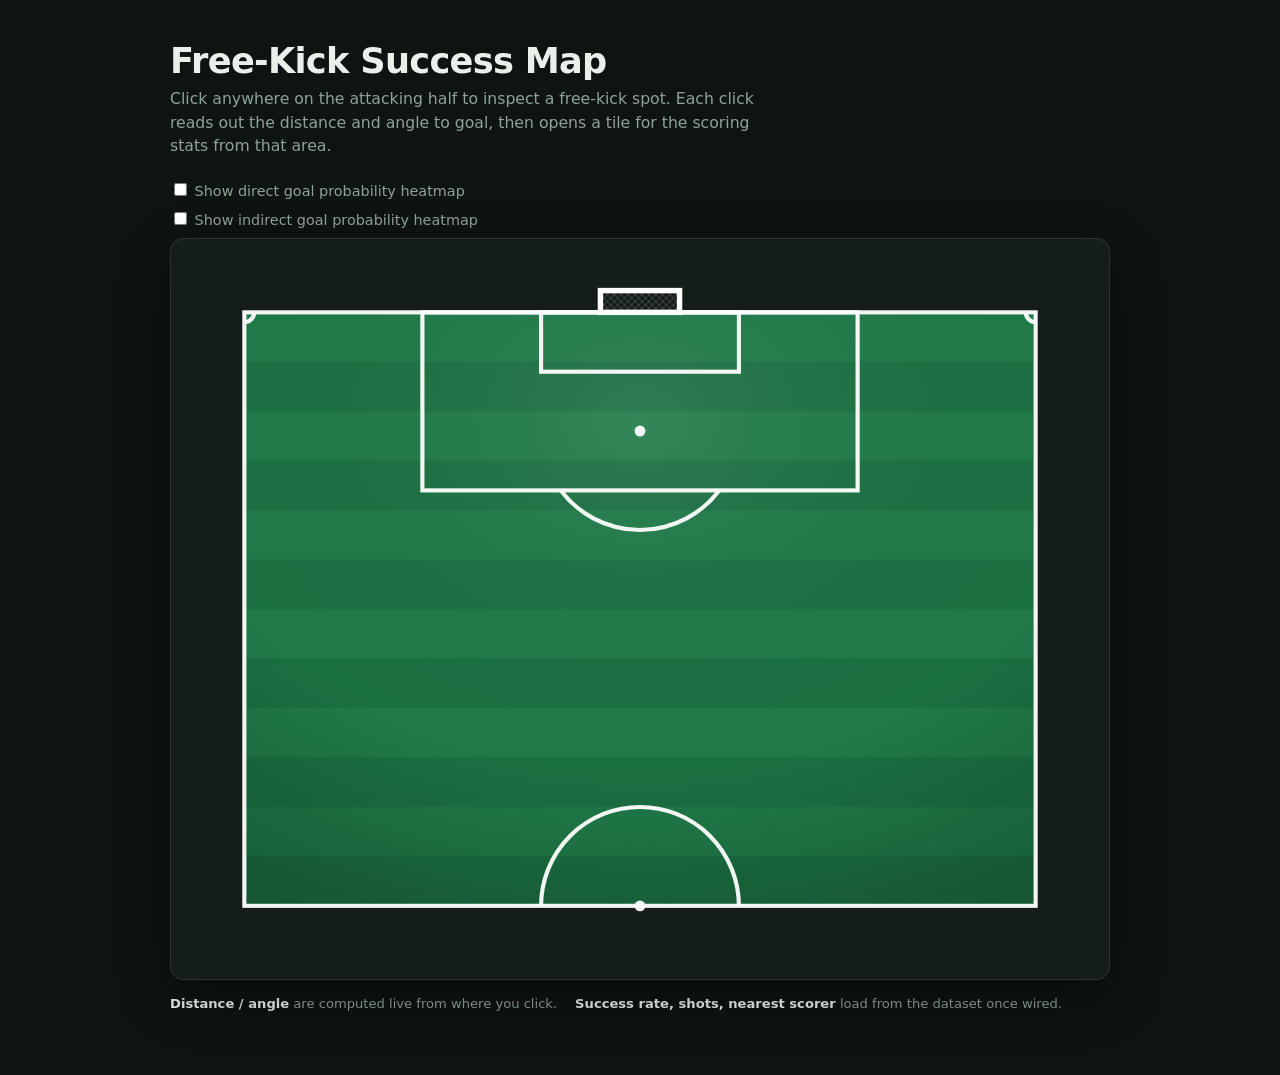
==== commit 1e8959bf: "heatmaps" ====
--- a/freekick_map.html
+++ b/freekick_map.html
@@ -173,18 +173,23 @@
 svg.addEventListener("click",handleClick);
 document.querySelector(".tile__close").addEventListener("click",()=>{tile.hidden=true;markerLayer.replaceChildren();});
 
-// add heatmap
-(function setupHeatmapOverlay() {
+// add heatmaps
+
+function addHeatmapToggle({ src, label: labelText, imgId, toggleId }) {
   const pitchSvg = document.getElementById("pitch");
-  const wrapper = document.createElement("div");
-  wrapper.style.position = "relative";
-
-  pitchSvg.parentNode.insertBefore(wrapper, pitchSvg);
-  wrapper.appendChild(pitchSvg);
+  
+  let wrapper = pitchSvg.parentNode;
+  if (!wrapper.classList.contains("pitch-wrapper")) {
+    wrapper = document.createElement("div");
+    wrapper.className = "pitch-wrapper";
+    wrapper.style.position = "relative";
+    pitchSvg.parentNode.insertBefore(wrapper, pitchSvg);
+    wrapper.appendChild(pitchSvg);
+  }
 
   const heatmapImg = document.createElement("img");
-  heatmapImg.id = "heatmapImg";
-  heatmapImg.src = "heatmap_overlay.png";
+  heatmapImg.id = imgId;
+  heatmapImg.src = src;
   Object.assign(heatmapImg.style, {
     position: "absolute",
     pointerEvents: "none",
@@ -198,13 +203,28 @@
 
   const label = document.createElement("label");
   label.style.cssText = "color:var(--text-muted); font-size:.9rem; display:block; margin-bottom:10px;";
-  label.innerHTML = `<input type="checkbox" id="heatmapToggle"> Show goal probability heatmap`;
+  label.innerHTML = `<input type="checkbox" id="${toggleId}"> ${labelText}`;
   document.querySelector(".stage").parentNode.insertBefore(label, document.querySelector(".stage"));
 
-  document.getElementById("heatmapToggle").addEventListener("change", (e) => {
+  document.getElementById(toggleId).addEventListener("change", (e) => {
     heatmapImg.style.display = e.target.checked ? "block" : "none";
   });
-})();
+}
+
+addHeatmapToggle({
+  src: "heatmap_overlay.png",
+  label: "Show direct goal probability heatmap",
+  imgId: "heatmapImgDirect",
+  toggleId: "heatmapToggleDirect"
+});
+
+addHeatmapToggle({
+  src: "heatmap_overlay_in.png",
+  label: "Show indirect goal probability heatmap",
+  imgId: "heatmapImgIndirect",
+  toggleId: "heatmapToggleIndirect"
+});
+
 drawPitch();
 </script>
 </body>
